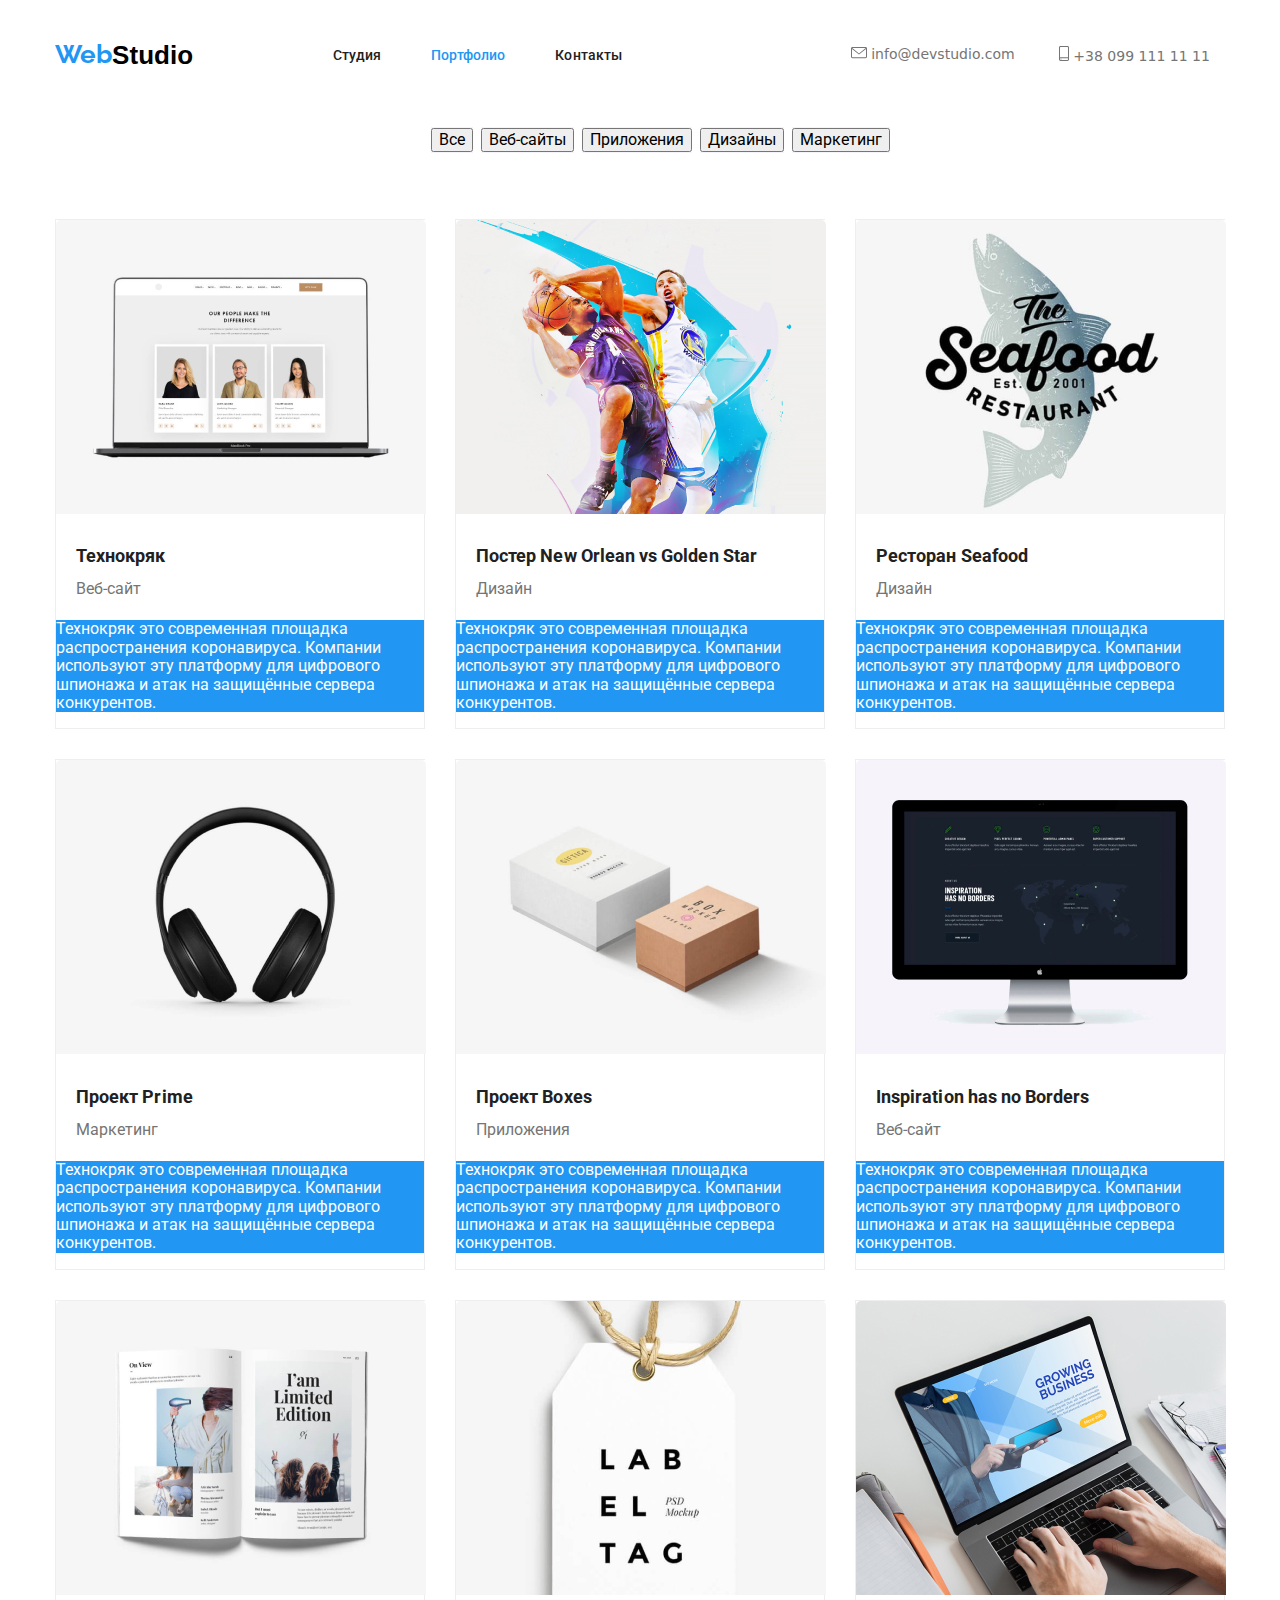
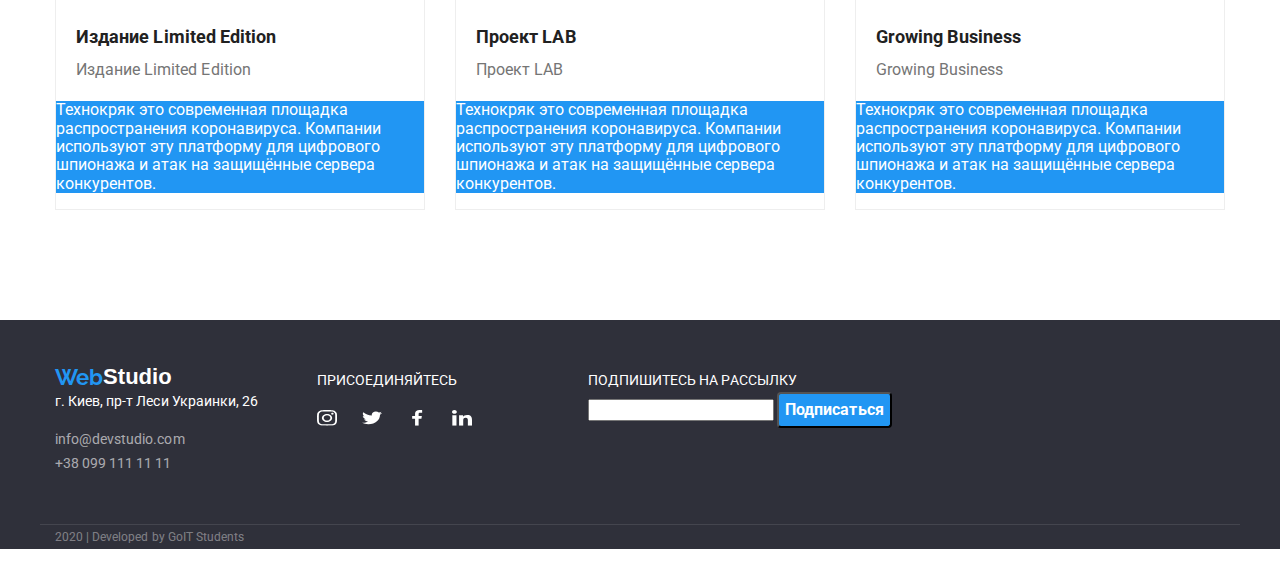
==== portfolio.html @ 11a00c1d "Копирует файлы" ====
<!DOCTYPE html>
<html lang="ru">
  <head>
    <meta charset="UTF-8" />
    <meta name="viewport" content="width=device-width, initial-scale=1.0" />
    <title>Document</title>
    <link
      href="https://fonts.googleapis.com/css2?family=Raleway&family=Roboto&display=swap"
      rel="stylesheet"
    />
    <link
      rel="stylesheet"
      href="https://cdnjs.cloudflare.com/ajax/libs/modern-normalize/0.6.0/modern-normalize.min.css"
    />
    <link rel="stylesheet" href="./css/style.css" />
  </head>

  <body class="body">
    <!--HEAD-->
    <header class="page-header">
      <div class="container main-nav">
        <a href="index.html" class="logo">
          Web
          <span class="studio"> Studio </span>
        </a>

        <!-- NAVIGATION -->
        <nav class="container">
          <ul class="site-nav list">
            <li class="site-nav item">
              <a href="index.html" class="link">Студия</a>
            </li>
            <li class="site-nav item">
              <a href="./portfolio.html" class="link current">Портфолио</a>
            </li>
            <li class="site-nav item">
              <a href="/контакты" class="link">Контакты</a>
            </li>
          </ul>
        </nav>

        <!--CONTACTS-->
        <div class="container">
          <ul class="contacts list">
            <li class="contacts item">
              <a href="malito:info@devstudio.com" class="link"
                ><img src="img/envelope.svg" alt="envelope" />
                info@devstudio.com
              </a>
            </li>
            <li class="contacts item">
              <a href="tel:+38096 111 11 11" class="link"
                ><img src="img/smartphone.svg" alt="smartphone" />
                +38 099 111 11 11</a
              >
            </li>
          </ul>
        </div>
      </div>
    </header>

    <!--PROJECTS-->

    
    <main>
     
        <section class="projects">
          <nav class="container">
            <h1 class="invisible-heading">PROJECTS</h1>
          
            <ul class="filter list">
              <li class="filter-items">
                <button type="button-secondary" class="blink">
                  Все
                </button>
              </li>
              <li class="filter-items">
                <button type="button-secondary" class="blink">
                  Веб-сайты
                </button>
              </li>
              <li class="filter-items">
                <button type="button secondary" class="blink">
                  Приложения
                </button>
              </li>
              <li class="filter-items">
                <button type="button secondary" class="blink">
                  Дизайны
                </button>
              </li>
              <li class="filter-items">
                <button type="button secondary" class="blink">
                  Маркетинг
                </button>
              </li>
            </ul>
          </div>

          <div class="flex-container">
            <ul class="projects list">
              <li class="flex-elements list">
                <a href="/"
                  ><img src="img/tekhno.jpg" alt="Технокряк">
                  <h2 class="name-project">Технокряк</h2>
                  <p class="type-project">Веб-сайт</p>
                  <p class="description">
                    Технокряк это современная площадка распространения
                    коронавируса. Компании используют эту платформу для
                    цифрового шпионажа и атак на защищённые сервера конкурентов.
                  </p>
                </a>
              </li>
              <li class="flex-elements list">
                <a href="/"
                  ><img
                    src="img/poster.jpg"
                    alt="Постер New Orlean vs Golden Star"
                  />
                  <h3 class="name-project">Постер New Orlean vs Golden Star</h3>
                  <p class="type-project">Дизайн</p>
                  <p class="description">
                    Технокряк это современная площадка распространения
                    коронавируса. Компании используют эту платформу для
                    цифрового шпионажа и атак на защищённые сервера конкурентов.
                  </p>
                </a>
              </li>
              <li class="flex-elements list">
                <a href="/"
                  ><img src="img/sres.jpg" alt="Ресторан Seafood" />
                  <h4 class="name-project">Ресторан Seafood</h4>
                  <p class="type-project">Дизайн</p>
                  <p class="description">
                    Технокряк это современная площадка распространения
                    коронавируса. Компании используют эту платформу для
                    цифрового шпионажа и атак на защищённые сервера конкурентов.
                  </p>
                </a>
              </li>
              <li class="flex-elements list">
                <a href="/"
                  ><img src="img/prime.jpg" alt="Проект Prime" />
                  <h5 class="name-project">Проект Prime</h5>
                  <p class="type-project">Маркетинг</p>
                  <p class="description">
                    Технокряк это современная площадка распространения
                    коронавируса. Компании используют эту платформу для
                    цифрового шпионажа и атак на защищённые сервера конкурентов.
                  </p>
                </a>
              </li>
              <li class="flex-elements list">
                <a href="/"
                  ><img src="img/boxes.jpg" alt="Проект Boxes" />
                  <h6 class="name-project">Проект Boxes</h6>
                  <p class="type-project">Приложения</p>
                  <p class="description">
                    Технокряк это современная площадка распространения
                    коронавируса. Компании используют эту платформу для
                    цифрового шпионажа и атак на защищённые сервера конкурентов.
                  </p>
                </a>
              </li>
              <li class="flex-elements list">
                <a href="/"
                  ><img
                    src="img/inspiration.jpg"
                    alt="Inspiration has no Borders"
                  />
                  <h6 class="name-project">Inspiration has no Borders</h6>
                  <p class="type-project">Веб-сайт</p>
                  <p class="description">
                    Технокряк это современная площадка распространения
                    коронавируса. Компании используют эту платформу для
                    цифрового шпионажа и атак на защищённые сервера конкурентов.
                  </p>
                </a>
              </li>
              <li class="flex-elements list">
                <a href="/"
                  ><img
                    src="img/limited-edition.jpg"
                    alt="Издание Limited Edition"
                  />
                  <h1 class="name-project">Издание Limited Edition</h1>
                  <p class="type-project">Издание Limited Edition</p>
                  <p class="description">
                    Технокряк это современная площадка распространения
                    коронавируса. Компании используют эту платформу для
                    цифрового шпионажа и атак на защищённые сервера конкурентов.
                  </p>
                </a>
              </li>
              <li class="flex-elements list">
                <a href="/"
                  ><img src="img/lab.jpg" alt="Проект LAB" />
                  <h2 class="name-project">Проект LAB</h2>
                  <p class="type-project">Проект LAB</p>
                  <p class="description">
                    Технокряк это современная площадка распространения
                    коронавируса. Компании используют эту платформу для
                    цифрового шпионажа и атак на защищённые сервера конкурентов.
                  </p>
                </a>
              </li>
              <li class="flex-elements list">
                <a href="/"
                  ><img
                    src=" img/growing-business.jpg"
                    alt="Growing Business"
                  />
                  <h3 class="name-project">Growing Business</h3>
                  <p class="type-project">Growing Business</p>
                  <p class="description">
                    Технокряк это современная площадка распространения
                    коронавируса. Компании используют эту платформу для
                    цифрового шпионажа и атак на защищённые сервера конкурентов.
                  </p>
                </a>
              </li>
            </ul>
          </div>
        </section>
      </nav>
    </main>
    <footer class="footer">
      <div class="footer container">
             
        <div class="contact-footer list">
          <a href="index.html" class="logo">
            Web <span class="studio"> Studio </span>
          </a>
        <address class="address-footer list">
        г. Киев, пр-т Леси Украинки, 26 
          <ul class="address-details list">
          <li class="addresses">
            <a href="malito:info@devstudio.com">info@devstudio.com </a>
          </li>
          <li class="addresses">
            <a href="tel:+380961111111"> +38 099 111 11 11</a>
          </li>
        </ul>
        </address>
        </div>
        

      <div class="info">
      <p class="join">ПРИСОЕДИНЯЙТЕСЬ</p>
      <ul class="social-links list">
        <li class="reference">
          <a href="/">
            <img src="img/instagramwhite.svg" alt="Instagram" width="20"
          /></a>
        </li>

        <li class="reference">
          <a href="/">
            <img src="img/twitterwhite.svg" alt="Twitter" width="20"
          /></a>
        </li>
        <li class="reference">
          <a href="/">
            <img src="img/facebookwhite.svg" alt="Facebook" width="20"
          /></a>
        </li>
        <li class="reference">
          <a href="/">
            <img src="img/linkedinwhite.svg" alt="Linkedin" width="20"
          /></a>
        </li>
      </ul>
      </div>

      <div class="distribution">
      <p class="subscribe">ПОДПИШИТЕСЬ НА РАССЫЛКУ</p>
      <input type="email" name="/" id="/" />
      <button type="button" class="button primary">Подписаться</button>
      </div>
  

   
  </div>
      <p class="developed container">2020 | Developed by GoIT Students</p>
  
    </footer>
      </div>
  </body>
</html>
---- css/style.css ----
:root {
  --font-family: "Roboto", sans-serif;
  --black-color: #000000;
  --very-dark-grey-color: #212121;
  --dark-grey-color: #757575;
  --blue: #2196f3;
  --white: #ffffff;
  --forbutton: #f5f4fa;
  box-sizing: border-box;
}

*::before,
*::after {
  box-sizing: inherit;
}

/*main text color
  black-color: #000000; */

/*secondary text color"
  very-dark-grey-color: #212121;
  dark-grey-color: #757575; */

/*accent color
  blue: #2196f3; */

/*other colors
color: rgb(172, 160, 160);
color: white;
color: rgba(255, 255, 255, 0.6);
background color company: rgba(47, 48, 58, 0.8); 
background color footer: #2F303A;*/

.body {
  --font-family: "Roboto", sans-serif;
  background-color: var(--white);
}

/*utilits*/
.list {
  list-style: none;
}

.container {
  width: 1200px;
  padding-left: 15px;
  padding-right: 15px;
  margin-left: auto;
  margin-right: auto;
}

/*Main nav*/
.main-nav {
  display: flex;
  align-items: center;
  padding-bottom: 0px;
  margin-bottom: 0px;
}

/*main logo*/
.logo {
  display: flex;
  font-family: "Raleway", sans-serif;
  font-weight: bold;
  letter-spacing: 0.03px;
  color: var(--blue);
  text-decoration: none;
}

.page-header .logo {
  font-size: 26px;
}

.footer .logo {
  font-size: 22px;
  padding-top: 45px;
}
.studio {
  font-family: "Ralewey", sans-serif;
  font-weight: bold;
  letter-spacing: 0.03px;
  margin-right: 85px;
}

.page-header .studio {
  font-size: 26px;
  line-height: 31px;
  color: var(--black-color);
}

.footer .studio {
  font-size: 22px;
  color: var(--white);
  text-decoration: none;
}

/*navigation */

.site-nav {
  display: flex;
  font-family: var(--font-family);
  font-size: 14px;
  font-style: normal;
  font-weight: 500;
  letter-spacing: 0.02px;
}

.site-nav .item {
  margin-right: 50px;
}

.site-nav .item:last-child {
  margin-right: 0px;
}

.site-nav .link {
  display: block;
  color: var(--very-dark-grey-color);
  padding-top: 32px;
  padding-bottom: 33px;
  text-decoration: none;
}
.site-nav .link:hover,
.site-nav .link:focus {
  color: var(--blue);
}

.site-nav .link.current {
  color: var(--blue);
}

/*contacts */
.contacts {
  display: flex;
  margin-left: auto;
  text-decoration: none;
  font-size: 14px;
  font-style: normal;
  font-weight: 500;
  letter-spacing: 0.02px;
}

.contacts .item + .item {
  margin-right: 30px;
}

.contacts .item:last-child {
  margin-right: 0px;
}

.contacts .link {
  display: block;
  padding-top: 32px;
  padding-bottom: 33px;
  margin-bottom: 0px;
  text-decoration: none;
  color: var(--dark-grey-color);
}
.contacts .link:hover,
.contacts .link:focus {
  color: var(--blue);
}

/* hero*/

.hero {
  background-color: var(--dark-grey-color);
  color: var(--white);
}
.hero .container {
  width: 696px;
  padding: 200px, 452px, 280px;
  align-items: center;
}

.hero-title {
  padding-top: 0px;
  font-family: var(--font-family);
  font-size: 44px;
  line-height: 60px;
  letter-spacing: 0.06px;

  text-align: center;
}

.hero .button.primary {
  display: inline-block;
  text-align: center;
  align-items: flex-start;
  border-radius: 4px;
  margin-bottom: 0px;
  align-items: center;
}

/*common section options*/

.section {
  font-family: var(--font-family);
  font-style: normal;
  padding-top: 94px;
  padding-bottom: 94px;
  margin: 0px;
}

.section-title {
  margin: 0px;
  padding-bottom: 50px;
  text-align: center;
  font-weight: bold;
  font-size: 36px;
  line-height: 42px;
  letter-spacing: 0.03px;
  color: var(--very-dark-grey-color);
}

.section-item {
  font-weight: bold;
  font-size: 14px;
  line-height: 16px;
  letter-spacing: 0.03px;
  color: var(--very-dark-grey-color);
}

.section-text {
  font-style: normal;
  font-weight: normal;
  font-size: 14px;
  line-height: 24px;
  letter-spacing: 0.03px;
  color: var(--dark-grey-color);
}

/*advantages options*/

.advantages {
  display: flex;
  margin-bottom: 0px;
  padding-left: 0px;
  justify-content: space-between;
  font-family: var(--font-family);
  color: var(--very-dark-grey-color);
  text-decoration: none;
  font-size: 14px;
  font-style: normal;
  font-weight: 500;
  letter-spacing: 0.02px;
}

.details {
  display: block;
  padding-right: 30px;
}

.details:last-child {
  padding-right: 0px;
}

/*company options*/

.works {
  display: flex;
  margin-left: 0px;
  padding-left: 0px;
  margin-bottom: 0px;
  justify-content: space-between;
}

.occupation {
  display: flex;
  padding-right: 30px;
}

.occupation:last-child {
  padding-right: 0px;
}

.section-item.company {
  text-align: center;
  padding-top: 0px;
  margin-top: 0;
  margin-bottom: 0px;
  padding-right: 30px;
  background-color: rgba(47, 48, 58, 0.8);
  color: var(--white);
  text-transform: uppercase;
  width: 370px;
  height: 70px;
}

.section-item.company:last-child {
  padding-right: 0px;
}

/*team section */

.ourteam {
  background-color: #f5f4fa;
}
.team {
  display: flex;
  padding-top: 0px;
  margin-top: 0px;
  margin-bottom: 0px;
  margin-left: 0px;
  padding-left: 0px;
  justify-content: space-between;
}

.members {
  display: block;
}
.name {
  text-align: center;
  margin-top: 30px;
  margin-bottom: 0px;
  font-weight: bold;
  font-size: 16px;
  line-height: 24px;
  letter-spacing: 0.03px;
}

.position {
  text-align: center;
  margin-top: 10px;
  margin-bottom: 0px;
  font-style: normal;
  font-weight: normal;
  font-size: 16px;
  line-height: 19px;
  letter-spacing: 0.03px;
  color: var(--dark-grey-color);
}

.social {
  display: flex;
  padding-left: 0px;
  margin-bottom: 24px;
  justify-content: center;
  margin-top: 16px;
}

.links {
  display: inline-block;
  padding-right: 22px;
}

.links:last-child {
  padding-right: 0px;
}

/*customers*/

.customers {
  display: flex;
  margin-top: 0px;
  margin-bottom: 0px;
  padding-left: 0px;
  justify-content: space-between;
}

.examples {
  display: block;
  padding-right: 30px;
}

.examples:last-child {
  padding-right: 0px;
}

/*portfolio */

/*filters*/

.filter {
  display: flex;
  justify-content: center;
  text-align: center;
  margin-bottom: 50px;
}

.filter-items {
  display: inline-block;
  margin-right: 8px;
  justify-content: center;
  text-align: center;
  color: var(--very-dark-grey-color);
  background-color: var(--forbutton);
  font-weight: 500;
  font-size: 16px;
  line-height: 26px;
  text-align: center;
  letter-spacing: 0.03px;
}

.projects .button-secondary {
  margin: 0;
  padding: 6px 22px;
  letter-spacing: 0.03em;
  line-height: 1.62;
  box-shadow: 0px 2px 2px rgba(0, 0, 0, 0.12);
  text-shadow: 0px 4px 4px rgba(0, 0, 0, 0.25);
  border-radius: 4px;
  border: 0;
}

.filter-items:last-child {
  margin-right: 0px;
}

/*projects*/

.invisible-heading {
  display: none;
}
.flex-container {
  display: flex;
  padding-bottom: 0px;
  margin-bottom: 94px;
  margin-left: 0px;
}

.projects {
  display: flex;
  align-items: center;
  padding-left: 0px;
  flex-wrap: wrap;
  text-decoration: none;
  font-family: var(--font-family);
  font-style: normal;
}

.flex-elements {
  display: block;
  width: 370px;
  margin-right: 30px;
  margin-bottom: 30px;
  border: 1px solid #eeeeee;
}

.flex-elements:last-child {
  padding-right: 0px;
}

.flex-elements:nth-last-child(-n + 3) {
  margin-bottom: 0px;
}

.flex-elements:nth-child(3n) {
  margin-right: 0;
}

a {
  text-decoration: none;
}

.name-project {
  margin-top: 20px;
  margin-left: 20px;
  margin-bottom: 0px;
  font-size: 18px;
  line-height: 36px;
  letter-spacing: 0.06px;
  color: var(--very-dark-grey-color);
}

.type-project {
  margin-left: 20px;
  margin-top: 0px;
  padding-bottom: 0px;
  font-weight: normal;
  font-size: 16px;
  line-height: 30px;
  letter-spacing: 0.03px;
  color: var(--dark-grey-color);
  text-decoration: none;
}

.projects .description {
  color: var(--white);
  background-color: var(--blue);
  text-decoration: none;
}

/*footer */

.footer {
  font-family: var(--font-family);
  font-style: normal;
  font-weight: normal;
  font-size: 14px;
  line-height: 24px;
  letter-spacing: 0.03px;
  color: var(--white);
  background-color: #2f303a;
}

.footer .container {
  display: flex;
  justify-content: stretch;
  align-items: baseline;
}

.contact-footer {
  display: block;
  margin-left: 0px;
  padding-bottom: 28px;
  font-style: normal;
}

.address-footer {
  display: block;
  margin-top: 0px;
  font-style: normal;
  line-height: 24px;
}

.address-details {
  color: rgba(255, 255, 255, 0.6);
  text-decoration: none;
  padding: 0px;
  margin-bottom: 9px;
}

.addresses a {
  display: block;
  font-style: normal;
  color: rgba(255, 255, 255, 0.6);
  text-decoration: none;
  line-height: 24px;
}

/*join us*/

.info {
  display: block;
  padding-left: 59px;
}

.join {
  display: block;
  padding-top: 45px;
  margin: 0px;
}
.social-links {
  display: block;
  padding-left: 0px;
}

.reference {
  display: inline-block;
  padding-top: 3px;
  padding-right: 22px;
}

/*subscribe */

.distribution {
  display: block;
  padding-left: 94px;
  padding-top: 45px;
  margin: 0px;
}

.subscribe {
  margin: 0px;
}

.email {
  padding-right: 12px;
}

/*copirate*/
.developed {
  border-top: 1px solid rgba(255, 255, 255, 0.1);
  font-style: normal;
  font-weight: normal;

  font-size: 12px;
  line-height: 24px;
  color: rgba(255, 255, 255, 0.4);
}

/* button options */

.button {
  display: inline-block;
  text-align: center;
  align-items: flex-start;
  font-family: var(--font-family);
  font-style: normal;
  font-size: 16px;
}

.button.primary {
  font-weight: bold;
  line-height: 30px;
  letter-spacing: 0.06px;
  background-color: var(--blue);
  color: var(--white);
  border-radius: 4px;
}

.button.secondary {
  border-radius: 4px;
  border-color: var(--forbutton);
  color: var(--very-dark-grey-color);
  background-color: var(--forbutton);
  font-weight: 500;
  font-size: 16px;
  line-height: 26px;
  text-align: center;
  letter-spacing: 0.03px;
}

.blink:hover,
.blink:focus {
  background-color: var(--blue);
  color: var(--white);
}
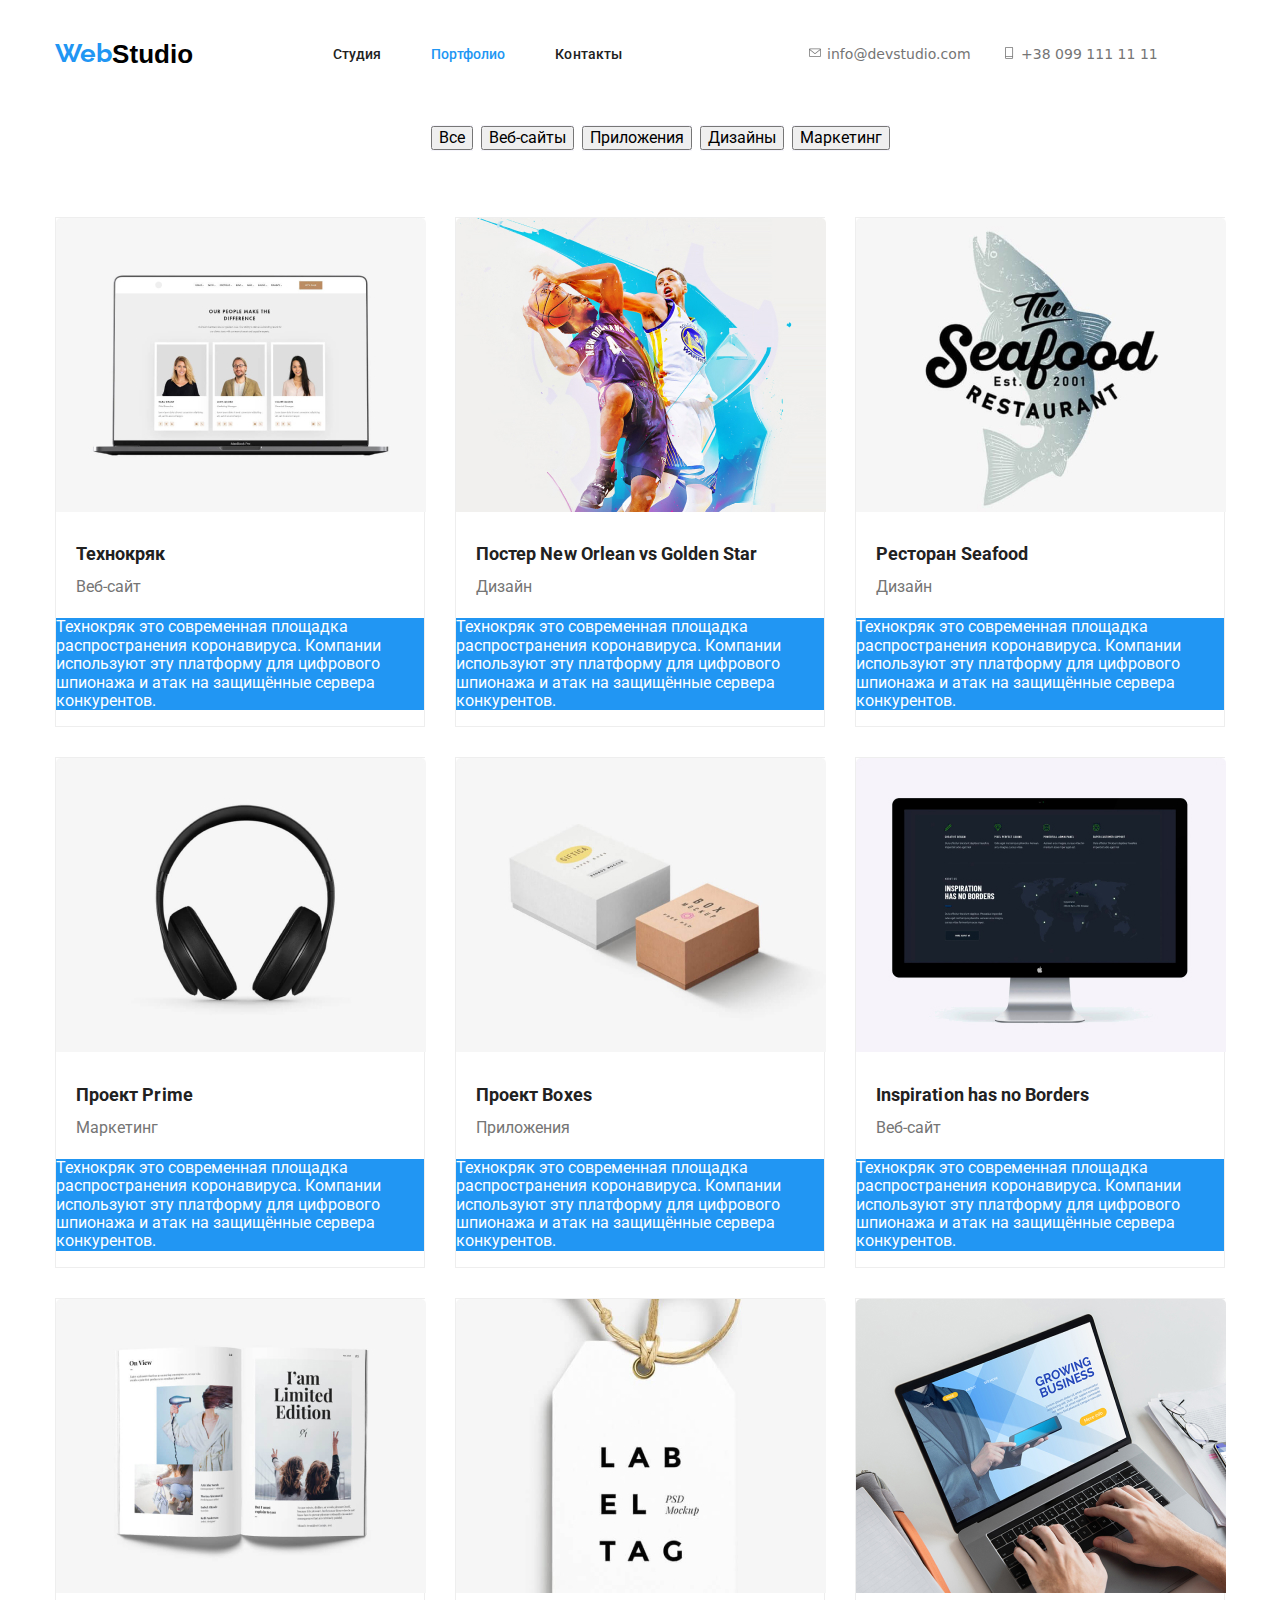
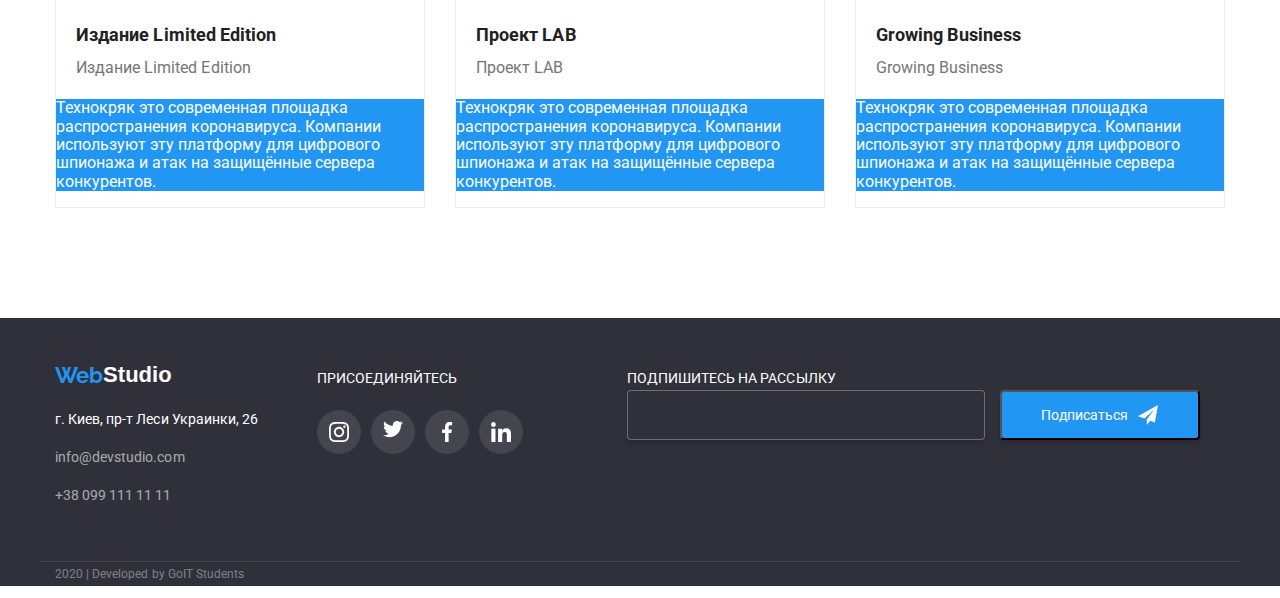
==== commit 69819630: "Добавляет иконки в портфолио и html" ====
--- a/portfolio.html
+++ b/portfolio.html
@@ -42,17 +42,22 @@
         <!--CONTACTS-->
         <div class="container">
           <ul class="contacts list">
-            <li class="contacts item">
-              <a href="malito:info@devstudio.com" class="link"
-                ><img src="img/envelope.svg" alt="envelope" />
+            <li class="items">
+              <a href="malito:info@devstudio.com" class="link">
+                <svg class="contacts-icon">
+                  <use href="../img/symbol-defs-non.svg#icon-envelope"></use>
+                </svg>
                 info@devstudio.com
               </a>
             </li>
-            <li class="contacts item">
-              <a href="tel:+38096 111 11 11" class="link"
-                ><img src="img/smartphone.svg" alt="smartphone" />
-                +38 099 111 11 11</a
-              >
+            <li class="items">
+              <a href="tel:+38096 111 11 11" class="link">
+                <svg class="contacts-icon">
+                  <use href="../img/symbol-defs-non.svg#icon-phone"></use>
+        
+                </svg>
+                +38 099 111 11 11 </a>
+        
             </li>
           </ul>
         </div>
@@ -226,63 +231,66 @@
     </main>
     <footer class="footer">
       <div class="footer container">
-             
+    
         <div class="contact-footer list">
           <a href="index.html" class="logo">
             Web <span class="studio"> Studio </span>
           </a>
-        <address class="address-footer list">
-        г. Киев, пр-т Леси Украинки, 26 
-          <ul class="address-details list">
-          <li class="addresses">
-            <a href="malito:info@devstudio.com">info@devstudio.com </a>
-          </li>
-          <li class="addresses">
-            <a href="tel:+380961111111"> +38 099 111 11 11</a>
-          </li>
-        </ul>
-        </address>
-        </div>
-        
-
-      <div class="info">
-      <p class="join">ПРИСОЕДИНЯЙТЕСЬ</p>
-      <ul class="social-links list">
-        <li class="reference">
-          <a href="/">
-            <img src="img/instagramwhite.svg" alt="Instagram" width="20"
-          /></a>
-        </li>
-
-        <li class="reference">
-          <a href="/">
-            <img src="img/twitterwhite.svg" alt="Twitter" width="20"
-          /></a>
-        </li>
-        <li class="reference">
-          <a href="/">
-            <img src="img/facebookwhite.svg" alt="Facebook" width="20"
-          /></a>
-        </li>
-        <li class="reference">
-          <a href="/">
-            <img src="img/linkedinwhite.svg" alt="Linkedin" width="20"
-          /></a>
-        </li>
-      </ul>
+          <address class="address-footer list">
+            <p class="addresses-details">г. Киев, пр-т Леси Украинки, 26 </p>
+            <p class="addresses"><a href="malito:info@devstudio.com">info@devstudio.com </a></p>
+            <p class="addresses"><a href="tel:+380961111111"> +38 099 111 11 11</a></p>
+    
+    
+            </ul>
+          </address>
+        </div>
+    
+    
+        <div class="info">
+          <p class="join">ПРИСОЕДИНЯЙТЕСЬ</p>
+          <ul class="social-links list">
+            <li class="reference">
+              <svg class="reference-icon">
+                <use href="../img/symbol-defs-non.svg#icon-instagramwhite"></use>
+              </svg></a>
+            </li>
+    
+            <li class="reference">
+              <a href="/">
+                <svg class="reference-icon" width="20px">
+                  <use href="../img/symbol-defs-non.svg#icon-twitterwhite"></use>
+                </svg></a>
+            </li>
+            <li class="reference">
+              <svg class="reference-icon">
+                <use href="../img/symbol-defs-non.svg#icon-facebookwhite"></use>
+              </svg></a>
+            </li>
+            <li class="reference">
+              <svg class="reference-icon">
+                <use href="../img/symbol-defs-non.svg#icon-linkedinwhite"></use>
+              </svg></a>
+            </li>
+          </ul>
+        </div>
+    
+        <div class="distribution">
+          <p class="subscribe">ПОДПИШИТЕСЬ НА РАССЫЛКУ</p>
+          <input class="email" name="/" id="/" />
+          <button class="button-footer">
+            Подписаться
+            <svg class="button-icon">
+              <use href="../img/symbol-defs-non.svg#icon-iconsend"></use>
+            </svg> </button>
+        </div>
+    
+    
+    
       </div>
-
-      <div class="distribution">
-      <p class="subscribe">ПОДПИШИТЕСЬ НА РАССЫЛКУ</p>
-      <input type="email" name="/" id="/" />
-      <button type="button" class="button primary">Подписаться</button>
-      </div>
-  
-
-   
-  </div>
+    
       <p class="developed container">2020 | Developed by GoIT Students</p>
-  
+    
     </footer>
       </div>
   </body>
--- a/css/style.css
+++ b/css/style.css
@@ -6,6 +6,7 @@
   --blue: #2196f3;
   --white: #ffffff;
   --forbutton: #f5f4fa;
+  --foricon: #afb1b8;
   box-sizing: border-box;
 }
 
@@ -131,7 +132,8 @@
 
 /*contacts */
 .contacts {
-  display: flex;
+  display: inline-flex;
+  justify-items: center;
   margin-left: auto;
   text-decoration: none;
   font-size: 14px;
@@ -140,18 +142,16 @@
   letter-spacing: 0.02px;
 }
 
-.contacts .item + .item {
-  margin-right: 30px;
-}
-
 .contacts .item:last-child {
   margin-right: 0px;
 }
 
-.contacts .link {
-  display: block;
+.items .link {
+  display: block;
+  justify-content: center;
   padding-top: 32px;
   padding-bottom: 33px;
+  margin-right: 30px;
   margin-bottom: 0px;
   text-decoration: none;
   color: var(--dark-grey-color);
@@ -160,46 +160,84 @@
 .contacts .link:focus {
   color: var(--blue);
 }
+.contacts-icon:hover {
+  color: var(--blue);
+}
+
+.blink:hover,
+.blink:focus {
+  background-color: var(--blue);
+  color: var(--white);
+}
+
+.contacts-icon {
+  display: inline-flex;
+  justify-content: center;
+  align-items: center;
+  border: 0px;
+  width: 16px;
+  height: 12px;
+  padding: 0px;
+  fill: currentColor;
+}
 
 /* hero*/
 
 .hero {
-  background-color: var(--dark-grey-color);
+  display: block;
+  flex-direction: column;
+  align-items: center;
+  text-align: center;
+  background-image: linear-gradient(
+      rgba(47, 48, 58, 0.8),
+      rgba(47, 48, 58, 0.8)
+    ),
+    url(../img/header_img_sq.jpg);
+  background-repeat: no-repeat;
+  background-size: cover;
+  min-width: 1600px;
+  min-height: 600px;
+  margin-left: auto;
+  margin-right: auto;
+  padding: 0px;
+}
+.hero-title {
+  display: block;
+  margin: 0px;
+  padding-top: 200px;
+  padding-right: 272px;
+  padding-left: 272px;
+  padding-bottom: 30px;
   color: var(--white);
-}
-.hero .container {
-  width: 696px;
-  padding: 200px, 452px, 280px;
-  align-items: center;
-}
-
-.hero-title {
-  padding-top: 0px;
   font-family: var(--font-family);
   font-size: 44px;
   line-height: 60px;
   letter-spacing: 0.06px;
-
-  text-align: center;
-}
-
-.hero .button.primary {
-  display: inline-block;
-  text-align: center;
-  align-items: flex-start;
+  text-align: center;
+}
+
+.hero-button {
+  display: inline-flex;
+  padding: 10px 32px;
+  color: var(--white);
+  font-size: 16px;
+  line-height: 30px;
+  letter-spacing: 0.06px;
+  background-color: var(--blue);
+  box-shadow: 0px 4px 4px rgba(0, 0, 0, 0.15);
   border-radius: 4px;
-  margin-bottom: 0px;
-  align-items: center;
 }
 
 /*common section options*/
 
 .section {
+  display: block;
   font-family: var(--font-family);
   font-style: normal;
   padding-top: 94px;
   padding-bottom: 94px;
   margin: 0px;
+  align-items: center;
 }
 
 .section-title {
@@ -214,6 +252,8 @@
 }
 
 .section-item {
+  margin-top: 30px;
+  margin-bottom: 10px;
   font-weight: bold;
   font-size: 14px;
   line-height: 16px;
@@ -222,6 +262,7 @@
 }
 
 .section-text {
+  margin: 0px;
   font-style: normal;
   font-weight: normal;
   font-size: 14px;
@@ -231,7 +272,9 @@
 }
 
 /*advantages options*/
-
+.features {
+  padding-bottom: 0px;
+}
 .advantages {
   display: flex;
   margin-bottom: 0px;
@@ -247,6 +290,7 @@
 }
 
 .details {
+  width: 270px;
   display: block;
   padding-right: 30px;
 }
@@ -255,7 +299,71 @@
   padding-right: 0px;
 }
 
+.advantages-image {
+  display: flex;
+  justify-content: center;
+  align-items: center;
+  height: 120px;
+  background-color: #f5f4fa;
+  border-radius: 4px;
+}
+
+.icon {
+  width: 70px;
+  height: 70px;
+}
+.
+/* background-icon*/
+/*
+.antena::before {
+  content: "";
+  display: block;
+  background-repeat: no-repeat;
+  background-size: contain;
+  background-position: center;
+}
+
+
+.astronaut::before {
+  content: "";
+  height: 120px;
+  display: block;
+  background-color: #f5f4fa;
+  background-image: url(/img/astronaut.svg);
+  background-repeat: no-repeat;
+  background-size: contain;
+  background-position: center;
+}
+.clock::before {
+  content: "";
+  height: 120px;
+  display: block;
+  background-color: #f5f4fa;
+  background-image: url(/img/clock.svg);
+  background-repeat: no-repeat;
+  background-size: contain;
+  background-position: center;
+}
+.vector::before {
+  content: "";
+  height: 120px;
+  display: block;
+  background-color: #f5f4fa;
+  background-image: url(/img/diagram.svg);
+  background-repeat: no-repeat;
+  background-size: contain;
+  background-position: center;
+}
+*/
+
+
+
 /*company options*/
+/*section*/
+
+.aboutcompany {
+  padding-top: 0px;
+}
 
 .works {
   display: flex;
@@ -304,10 +412,20 @@
   margin-left: 0px;
   padding-left: 0px;
   justify-content: space-between;
+  padding-right: 30px;
 }
 
 .members {
   display: block;
+  align-items: center;
+  background-color: var(--white);
+  border-radius: 4px;
+  box-shadow: 0px 2px 1px rgba(0, 0, 0, 0.2), 0px 1px 1px rgba(0, 0, 0, 0.14),
+    0px 1px 3px rgba(0, 0, 0, 0.12);
+}
+
+.members:not(:last-child) {
+  margin-right: 30px;
 }
 .name {
   text-align: center;
@@ -339,9 +457,30 @@
   margin-top: 16px;
 }
 
+.social-icon {
+  width: 20px;
+  height: 20px;
+  fill: #afb1b8;
+}
+.social-icon:hover {
+  background-color: var(--blue);
+  fill: var(--white);
+}
+
+.links:hover {
+  border-radius: 50%;
+  background-color: var(--blue);
+  fill: var(--white);
+}
+
 .links {
-  display: inline-block;
-  padding-right: 22px;
+  display: flex;
+  justify-content: center;
+  align-items: center;
+  border-radius: 50%;
+  width: 44px;
+  height: 44px;
+  cursor: pointer;
 }
 
 .links:last-child {
@@ -350,6 +489,11 @@
 
 /*customers*/
 
+/*section*/
+.partners {
+  padding-top: 0px;
+}
+
 .customers {
   display: flex;
   margin-top: 0px;
@@ -358,13 +502,32 @@
   justify-content: space-between;
 }
 
+.customers-icon {
+  fill: var(--foricon);
+}
+
+.customers-icon:hover {
+  fill: var(--blue);
+}
+
 .examples {
-  display: block;
-  padding-right: 30px;
+  display: flex;
+  align-items: center;
+  justify-content: center;
+  width: 170px;
+  height: 90px;
+  margin-right: 30px;
+  border: 1px solid #afb1b8;
+  border-radius: 4px;
+}
+
+.examples:hover {
+  border: 1px solid var(--blue);
+  fill: var(--blue);
 }
 
 .examples:last-child {
-  padding-right: 0px;
+  margin-right: 0px;
 }
 
 /*portfolio */
@@ -509,20 +672,22 @@
 
 .address-footer {
   display: block;
+  margin-top: 20px;
+  font-style: normal;
+  line-height: 24px;
+}
+
+.addresses-details {
+  padding-bottom: 0px;
   margin-top: 0px;
-  font-style: normal;
-  line-height: 24px;
-}
-
-.address-details {
-  color: rgba(255, 255, 255, 0.6);
-  text-decoration: none;
-  padding: 0px;
-  margin-bottom: 9px;
-}
-
+}
+
+.addresses {
+  display: block;
+  padding-bottom: 0px;
+  margin-top: 0px;
+}
 .addresses a {
-  display: block;
   font-style: normal;
   color: rgba(255, 255, 255, 0.6);
   text-decoration: none;
@@ -542,78 +707,91 @@
   margin: 0px;
 }
 .social-links {
-  display: block;
+  display: flex;
+  justify-content: space-between;
+  align-items: center;
   padding-left: 0px;
+  padding-top: 20px;
+  margin-bottom: 0px;
+  margin-top: 0px;
 }
 
 .reference {
+  display: inline-flex;
+  justify-content: center;
+  align-items: center;
+  border-radius: 50%;
+  width: 44px;
+  height: 44px;
+  background: rgba(255, 255, 255, 0.1);
+  margin-right: 10px;
+  cursor: pointer;
+}
+
+.reference-icon {
+  width: 20px;
+  height: 20px;
+  fill: var(--white);
+}
+
+.reference:hover {
+  background-color: var(--blue);
+}
+
+/*subscribe */
+
+.distribution {
   display: inline-block;
-  padding-top: 3px;
-  padding-right: 22px;
-}
-
-/*subscribe */
-
-.distribution {
-  display: block;
   padding-left: 94px;
   padding-top: 45px;
   margin: 0px;
 }
 
 .subscribe {
+  display: block;
   margin: 0px;
 }
 
 .email {
-  padding-right: 12px;
+  display: inline-block;
+  width: 358px;
+  height: 50px;
+  margin-right: 12px;
+  border: 1px solid rgba(255, 255, 255, 0.3);
+  box-sizing: border-box;
+  box-shadow: 0px 4px 4px rgba(0, 0, 0, 0.15);
+  border-radius: 4px;
+  background-color: #2f303a;
+}
+
+.button-footer {
+  display: inline-flex;
+  width: 200px;
+  height: 50px;
+  background: var(--blue);
+  color: var(--white);
+  box-shadow: 0px 4px 4px rgba(0, 0, 0, 0.15);
+  border-radius: 4px;
+  justify-content: center;
+  align-items: center;
+  text-align: center;
+}
+
+.button-icon {
+  width: 20px;
+  height: 20px;
+  margin-left: 10px;
 }
 
 /*copirate*/
 .developed {
+  display: flex;
+  justify-self: center;
+  align-content: center;
   border-top: 1px solid rgba(255, 255, 255, 0.1);
   font-style: normal;
   font-weight: normal;
-
   font-size: 12px;
   line-height: 24px;
   color: rgba(255, 255, 255, 0.4);
 }
-
-/* button options */
-
-.button {
-  display: inline-block;
-  text-align: center;
-  align-items: flex-start;
-  font-family: var(--font-family);
-  font-style: normal;
-  font-size: 16px;
-}
-
-.button.primary {
-  font-weight: bold;
-  line-height: 30px;
-  letter-spacing: 0.06px;
-  background-color: var(--blue);
-  color: var(--white);
-  border-radius: 4px;
-}
-
-.button.secondary {
-  border-radius: 4px;
-  border-color: var(--forbutton);
-  color: var(--very-dark-grey-color);
-  background-color: var(--forbutton);
-  font-weight: 500;
-  font-size: 16px;
-  line-height: 26px;
-  text-align: center;
-  letter-spacing: 0.03px;
-}
-
-.blink:hover,
-.blink:focus {
-  background-color: var(--blue);
-  color: var(--white);
-}
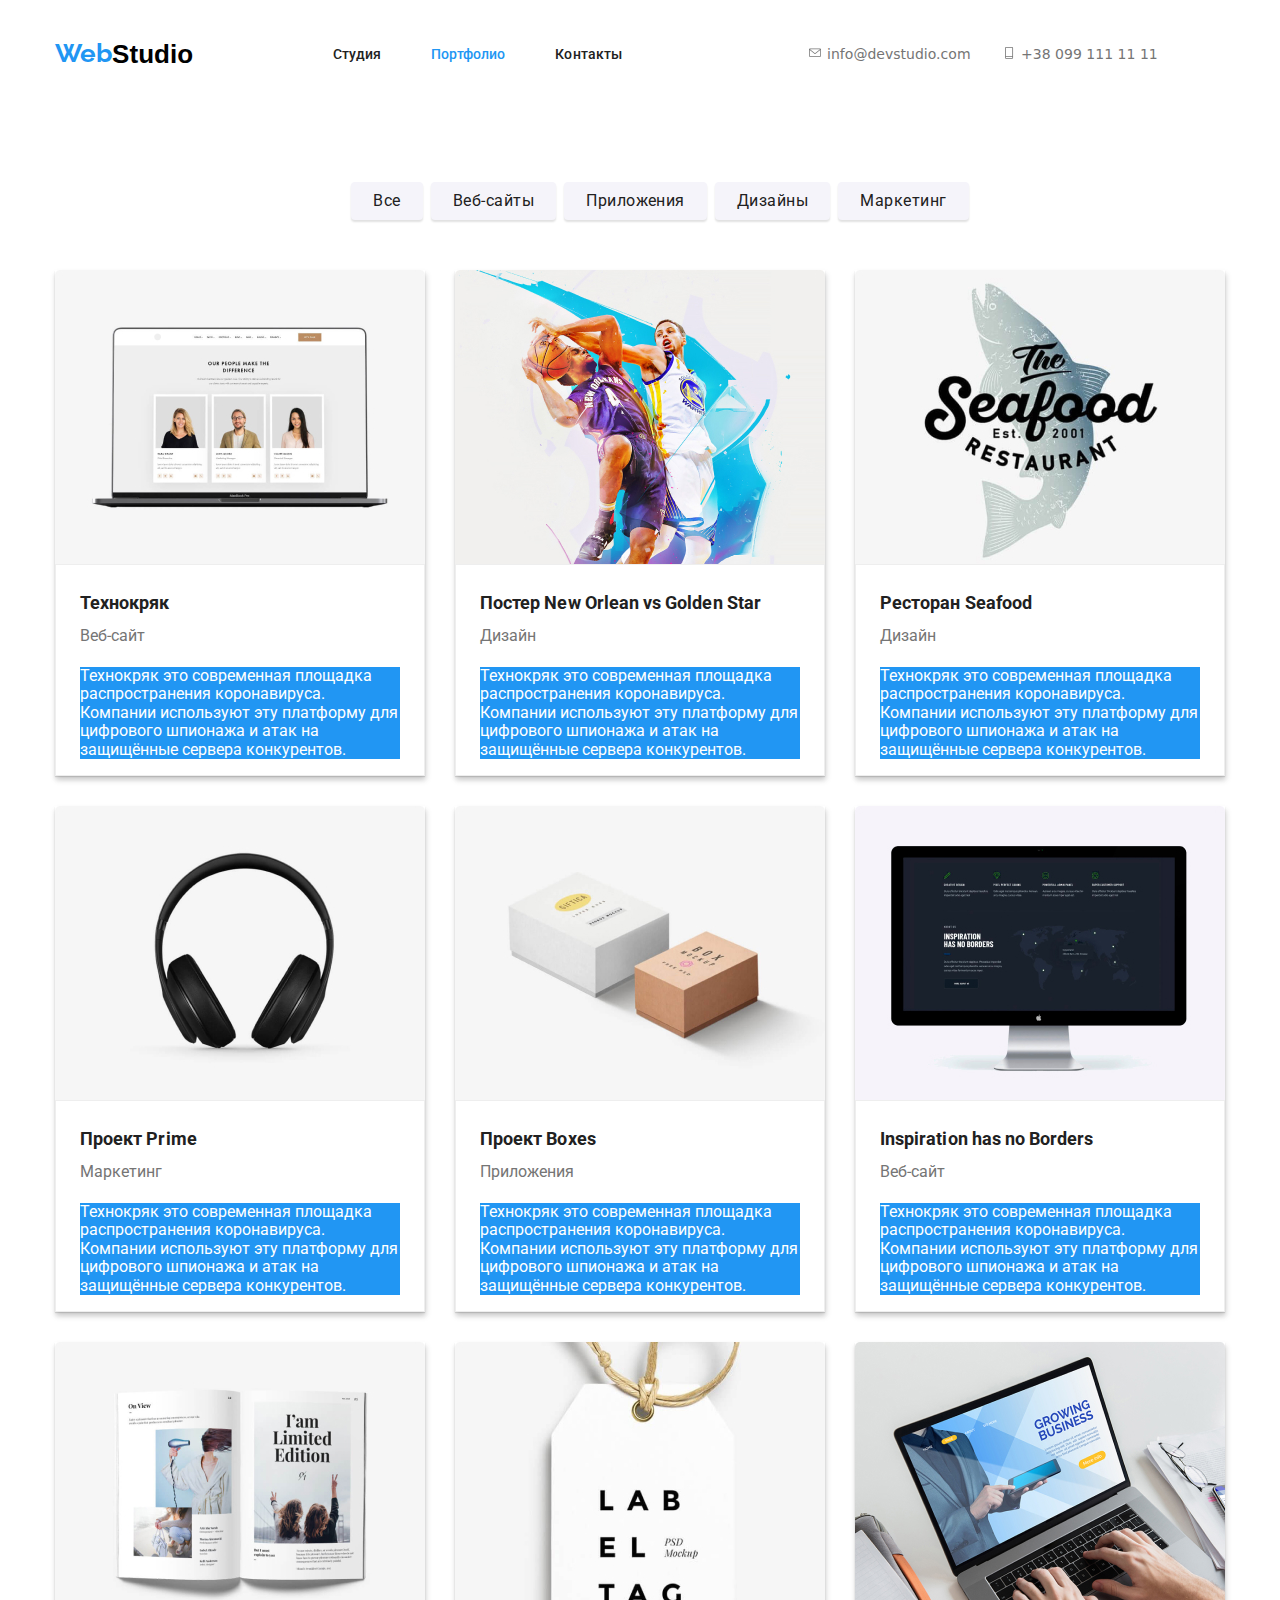
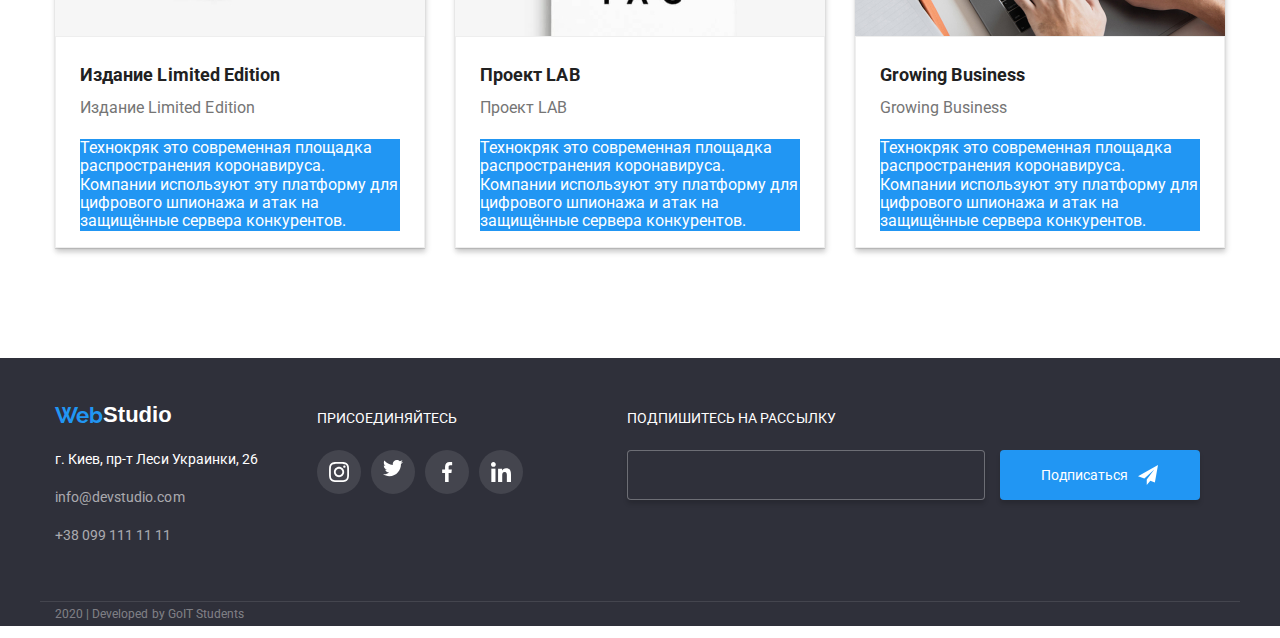
==== commit 1ba803cd: "Корректив в portfolio" ====
--- a/portfolio.html
+++ b/portfolio.html
@@ -45,7 +45,7 @@
             <li class="items">
               <a href="malito:info@devstudio.com" class="link">
                 <svg class="contacts-icon">
-                  <use href="../img/symbol-defs-non.svg#icon-envelope"></use>
+                  <use href="./img/symbol-defs-non.svg#icon-envelope"></use>
                 </svg>
                 info@devstudio.com
               </a>
@@ -53,7 +53,7 @@
             <li class="items">
               <a href="tel:+38096 111 11 11" class="link">
                 <svg class="contacts-icon">
-                  <use href="../img/symbol-defs-non.svg#icon-phone"></use>
+                  <use href="./img/symbol-defs-non.svg#icon-phone"></use>
         
                 </svg>
                 +38 099 111 11 11 </a>
@@ -75,27 +75,27 @@
           
             <ul class="filter list">
               <li class="filter-items">
-                <button type="button-secondary" class="blink">
+                <button class="button-secondary" >
                   Все
                 </button>
               </li>
               <li class="filter-items">
-                <button type="button-secondary" class="blink">
+                <button class="button-secondary" >
                   Веб-сайты
                 </button>
               </li>
               <li class="filter-items">
-                <button type="button secondary" class="blink">
+                <button class="button-secondary" >
                   Приложения
                 </button>
               </li>
               <li class="filter-items">
-                <button type="button secondary" class="blink">
+                <button class="button-secondary" >
                   Дизайны
                 </button>
               </li>
               <li class="filter-items">
-                <button type="button secondary" class="blink">
+                <button class="button-secondary" >
                   Маркетинг
                 </button>
               </li>
@@ -106,7 +106,8 @@
             <ul class="projects list">
               <li class="flex-elements list">
                 <a href="/"
-                  ><img src="img/tekhno.jpg" alt="Технокряк">
+                  ><img class="projects-image" src="img/tekhno.jpg" alt="Технокряк">
+                  <div class="projects-elements">
                   <h2 class="name-project">Технокряк</h2>
                   <p class="type-project">Веб-сайт</p>
                   <p class="description">
@@ -114,14 +115,16 @@
                     коронавируса. Компании используют эту платформу для
                     цифрового шпионажа и атак на защищённые сервера конкурентов.
                   </p>
-                </a>
-              </li>
-              <li class="flex-elements list">
-                <a href="/"
-                  ><img
+                  </div>
+                </a>
+              </li>
+              <li class="flex-elements list">
+                <a href="/"
+                  ><img class="projects-image"
                     src="img/poster.jpg"
                     alt="Постер New Orlean vs Golden Star"
-                  />
+                  >
+                  <div class="projects-elements">
                   <h3 class="name-project">Постер New Orlean vs Golden Star</h3>
                   <p class="type-project">Дизайн</p>
                   <p class="description">
@@ -129,11 +132,13 @@
                     коронавируса. Компании используют эту платформу для
                     цифрового шпионажа и атак на защищённые сервера конкурентов.
                   </p>
-                </a>
-              </li>
-              <li class="flex-elements list">
-                <a href="/"
-                  ><img src="img/sres.jpg" alt="Ресторан Seafood" />
+                  </div>
+                </a>
+              </li>
+              <li class="flex-elements list">
+                <a href="/">
+                  <img class="projects-image" src="img/sres.jpg" alt="Ресторан Seafood">
+                  <div class="projects-elements">
                   <h4 class="name-project">Ресторан Seafood</h4>
                   <p class="type-project">Дизайн</p>
                   <p class="description">
@@ -141,11 +146,13 @@
                     коронавируса. Компании используют эту платформу для
                     цифрового шпионажа и атак на защищённые сервера конкурентов.
                   </p>
-                </a>
-              </li>
-              <li class="flex-elements list">
-                <a href="/"
-                  ><img src="img/prime.jpg" alt="Проект Prime" />
+                </div>
+                </a>
+              </li>
+              <li class="flex-elements list">
+                <a href="/"
+                  ><img class="projects-image" src="img/prime.jpg" alt="Проект Prime">
+                  <div class="projects-elements">
                   <h5 class="name-project">Проект Prime</h5>
                   <p class="type-project">Маркетинг</p>
                   <p class="description">
@@ -153,11 +160,13 @@
                     коронавируса. Компании используют эту платформу для
                     цифрового шпионажа и атак на защищённые сервера конкурентов.
                   </p>
-                </a>
-              </li>
-              <li class="flex-elements list">
-                <a href="/"
-                  ><img src="img/boxes.jpg" alt="Проект Boxes" />
+                  </div>
+                </a>
+              </li>
+              <li class="flex-elements list">
+                <a href="/"
+                  ><img class="projects-image" src="img/boxes.jpg" alt="Проект Boxes">
+                  <div class="projects-elements">
                   <h6 class="name-project">Проект Boxes</h6>
                   <p class="type-project">Приложения</p>
                   <p class="description">
@@ -165,14 +174,16 @@
                     коронавируса. Компании используют эту платформу для
                     цифрового шпионажа и атак на защищённые сервера конкурентов.
                   </p>
-                </a>
-              </li>
-              <li class="flex-elements list">
-                <a href="/"
-                  ><img
+                  </div>
+                </a>
+              </li>
+              <li class="flex-elements list">
+                <a href="/"
+                  ><img class="projects-image"
                     src="img/inspiration.jpg"
                     alt="Inspiration has no Borders"
-                  />
+                  >
+                  <div class="projects-elements">
                   <h6 class="name-project">Inspiration has no Borders</h6>
                   <p class="type-project">Веб-сайт</p>
                   <p class="description">
@@ -180,14 +191,16 @@
                     коронавируса. Компании используют эту платформу для
                     цифрового шпионажа и атак на защищённые сервера конкурентов.
                   </p>
-                </a>
-              </li>
-              <li class="flex-elements list">
-                <a href="/"
-                  ><img
-                    src="img/limited-edition.jpg"
+                  </div>
+                </a>
+              </li>
+              <li class="flex-elements list">
+                <a href="/"
+                  ><img  class="projects-image" 
+                                      src="img/limited-edition.jpg"
                     alt="Издание Limited Edition"
-                  />
+                  >
+                  <div class="projects-elements">
                   <h1 class="name-project">Издание Limited Edition</h1>
                   <p class="type-project">Издание Limited Edition</p>
                   <p class="description">
@@ -195,11 +208,13 @@
                     коронавируса. Компании используют эту платформу для
                     цифрового шпионажа и атак на защищённые сервера конкурентов.
                   </p>
-                </a>
-              </li>
-              <li class="flex-elements list">
-                <a href="/"
-                  ><img src="img/lab.jpg" alt="Проект LAB" />
+                  </div>
+                </a>
+              </li>
+              <li class="flex-elements list">
+                <a href="/"
+                  ><img class="projects-image" src="img/lab.jpg" alt="Проект LAB">
+                  <div class="projects-elements">
                   <h2 class="name-project">Проект LAB</h2>
                   <p class="type-project">Проект LAB</p>
                   <p class="description">
@@ -207,14 +222,15 @@
                     коронавируса. Компании используют эту платформу для
                     цифрового шпионажа и атак на защищённые сервера конкурентов.
                   </p>
-                </a>
-              </li>
-              <li class="flex-elements list">
-                <a href="/"
-                  ><img
+                </div>
+                </a>
+              </li>
+              <li class="flex-elements list">
+                <a href="/"
+                  ><img  class="projects-image" class="projects-image"
                     src=" img/growing-business.jpg"
-                    alt="Growing Business"
-                  />
+                    alt="Growing Business">
+                  <div class="projects-elements">
                   <h3 class="name-project">Growing Business</h3>
                   <p class="type-project">Growing Business</p>
                   <p class="description">
@@ -222,6 +238,7 @@
                     коронавируса. Компании используют эту платформу для
                     цифрового шпионажа и атак на защищённые сервера конкурентов.
                   </p>
+                </div>
                 </a>
               </li>
             </ul>
@@ -252,24 +269,24 @@
           <ul class="social-links list">
             <li class="reference">
               <svg class="reference-icon">
-                <use href="../img/symbol-defs-non.svg#icon-instagramwhite"></use>
+                <use href="./img/symbol-defs-non.svg#icon-instagramwhite"></use>
               </svg></a>
             </li>
     
             <li class="reference">
               <a href="/">
                 <svg class="reference-icon" width="20px">
-                  <use href="../img/symbol-defs-non.svg#icon-twitterwhite"></use>
+                  <use href="./img/symbol-defs-non.svg#icon-twitterwhite"></use>
                 </svg></a>
             </li>
             <li class="reference">
               <svg class="reference-icon">
-                <use href="../img/symbol-defs-non.svg#icon-facebookwhite"></use>
+                <use href="./img/symbol-defs-non.svg#icon-facebookwhite"></use>
               </svg></a>
             </li>
             <li class="reference">
               <svg class="reference-icon">
-                <use href="../img/symbol-defs-non.svg#icon-linkedinwhite"></use>
+                <use href="./img/symbol-defs-non.svg#icon-linkedinwhite"></use>
               </svg></a>
             </li>
           </ul>
@@ -281,7 +298,7 @@
           <button class="button-footer">
             Подписаться
             <svg class="button-icon">
-              <use href="../img/symbol-defs-non.svg#icon-iconsend"></use>
+              <use href="./img/symbol-defs-non.svg#icon-iconsend"></use>
             </svg> </button>
         </div>
     
--- a/css/style.css
+++ b/css/style.css
@@ -51,6 +51,7 @@
 }
 
 /*Main nav*/
+
 .main-nav {
   display: flex;
   align-items: center;
@@ -162,12 +163,6 @@
 }
 .contacts-icon:hover {
   color: var(--blue);
-}
-
-.blink:hover,
-.blink:focus {
-  background-color: var(--blue);
-  color: var(--white);
 }
 
 .contacts-icon {
@@ -225,6 +220,7 @@
   letter-spacing: 0.06px;
   background-color: var(--blue);
   box-shadow: 0px 4px 4px rgba(0, 0, 0, 0.15);
+  border: 0px;
   border-radius: 4px;
 }
 
@@ -375,24 +371,47 @@
 
 .occupation {
   display: flex;
+  align-items: flex-end;
   padding-right: 30px;
+}
+
+.box1 {
+  background-image: url(/img/box1.jpg);
+  width: 370px;
+  height: 294px;
+}
+
+.box2 {
+  background-image: url(/img/box2.jpg);
+  width: 370px;
+  height: 294px;
+}
+
+.box3 {
+  background-image: url(/img/box3.jpg);
+  width: 370px;
+  height: 294px;
 }
 
 .occupation:last-child {
   padding-right: 0px;
 }
 
-.section-item.company {
-  text-align: center;
-  padding-top: 0px;
+.section-title-company {
+  align-items: center;
+  text-align: center;
+  padding-top: 27px;
+  padding-bottom: 27px;
   margin-top: 0;
   margin-bottom: 0px;
-  padding-right: 30px;
   background-color: rgba(47, 48, 58, 0.8);
   color: var(--white);
-  text-transform: uppercase;
   width: 370px;
   height: 70px;
+  font-style: normal;
+  font-weight: bold;
+  font-size: 14px;
+  letter-spacing: 0.03px;
 }
 
 .section-item.company:last-child {
@@ -537,17 +556,19 @@
 .filter {
   display: flex;
   justify-content: center;
-  text-align: center;
-  margin-bottom: 50px;
+
+  text-align: center;
+
+  margin-top: 73px;
+  margin-bottom: 34px;
 }
 
 .filter-items {
-  display: inline-block;
+  display: inline-flex;
   margin-right: 8px;
   justify-content: center;
   text-align: center;
-  color: var(--very-dark-grey-color);
-  background-color: var(--forbutton);
+
   font-weight: 500;
   font-size: 16px;
   line-height: 26px;
@@ -555,17 +576,25 @@
   letter-spacing: 0.03px;
 }
 
-.projects .button-secondary {
+.button-secondary {
+  display: inline-block;
+  color: var(--very-dark-grey-color);
+  background-color: var(--forbutton);
   margin: 0;
   padding: 6px 22px;
   letter-spacing: 0.03em;
   line-height: 1.62;
   box-shadow: 0px 2px 2px rgba(0, 0, 0, 0.12);
-  text-shadow: 0px 4px 4px rgba(0, 0, 0, 0.25);
   border-radius: 4px;
   border: 0;
 }
 
+.button-secondary:hover,
+.button-secondary:focus {
+  background-color: var(--blue);
+  color: var(--white);
+  border: 0px;
+}
 .filter-items:last-child {
   margin-right: 0px;
 }
@@ -597,7 +626,9 @@
   width: 370px;
   margin-right: 30px;
   margin-bottom: 30px;
-  border: 1px solid #eeeeee;
+  box-sizing: border-box;
+  box-shadow: 1px 4px 6px rgba(0, 0, 0, 0.16), 0px 4px 4px rgba(0, 0, 0, 0.06),
+    0px 1px 1px rgba(0, 0, 0, 0.12);
 }
 
 .flex-elements:last-child {
@@ -616,9 +647,18 @@
   text-decoration: none;
 }
 
+.projects-image {
+  display: block;
+}
+.projects-elements {
+  border: 1px solid #eeeeee;
+  background-color: var(--white);
+  padding-left: 24px;
+  padding-right: 24px;
+  padding-top: 0px;
+}
 .name-project {
   margin-top: 20px;
-  margin-left: 20px;
   margin-bottom: 0px;
   font-size: 18px;
   line-height: 36px;
@@ -627,7 +667,6 @@
 }
 
 .type-project {
-  margin-left: 20px;
   margin-top: 0px;
   padding-bottom: 0px;
   font-weight: normal;
@@ -638,7 +677,7 @@
   text-decoration: none;
 }
 
-.projects .description {
+.description {
   color: var(--white);
   background-color: var(--blue);
   text-decoration: none;
@@ -748,6 +787,7 @@
 }
 
 .subscribe {
+  padding-bottom: 20px;
   display: block;
   margin: 0px;
 }
@@ -775,6 +815,7 @@
   justify-content: center;
   align-items: center;
   text-align: center;
+  border: 0px;
 }
 
 .button-icon {
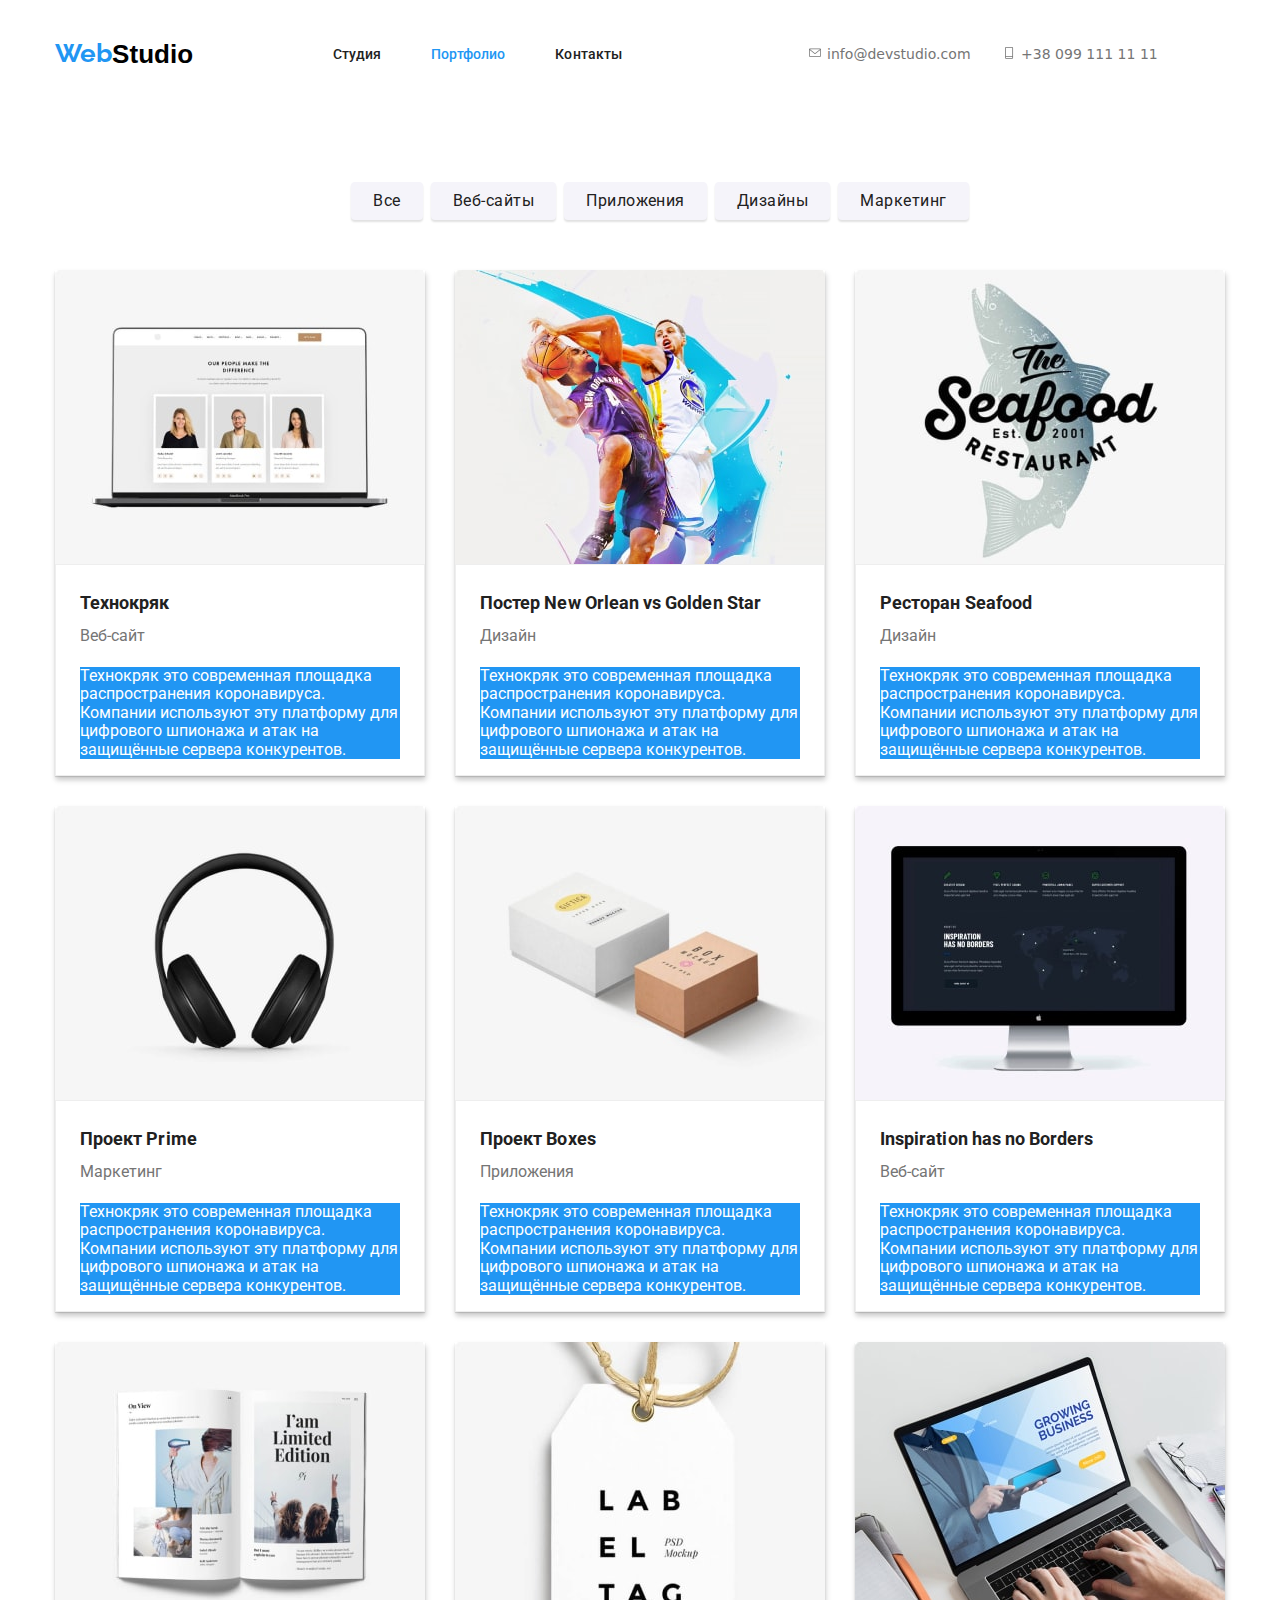
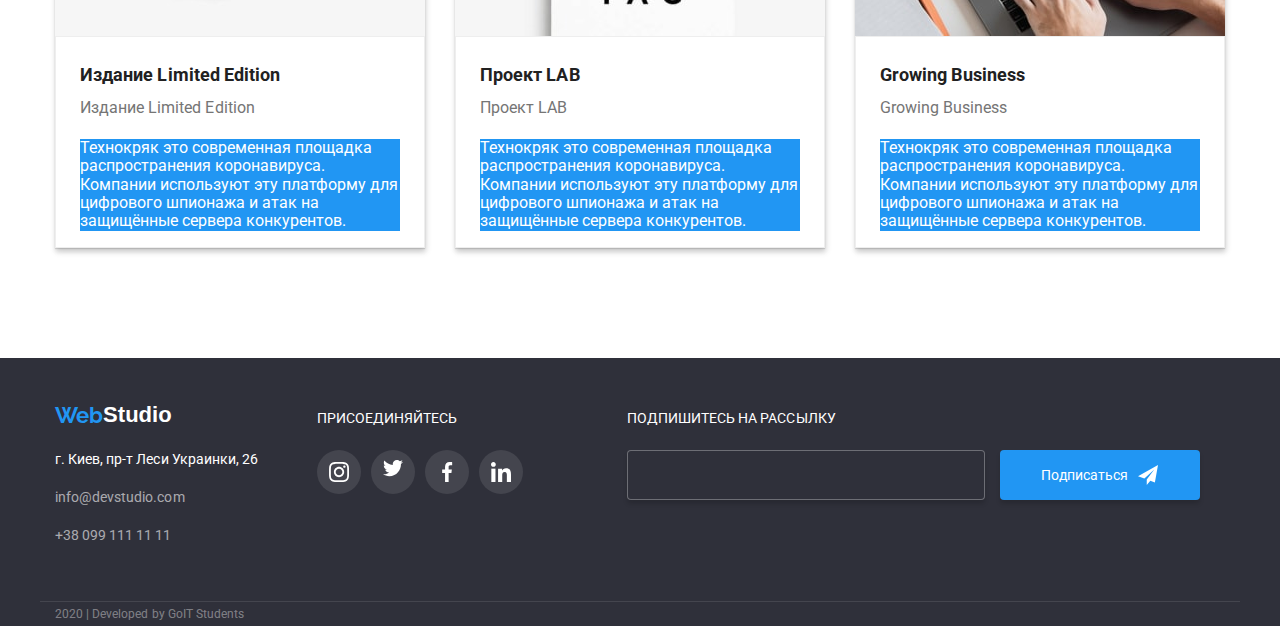
==== commit a5b9d64f: "Оптимизированные картинки" ====
--- a/portfolio.html
+++ b/portfolio.html
@@ -106,7 +106,7 @@
             <ul class="projects list">
               <li class="flex-elements list">
                 <a href="/"
-                  ><img class="projects-image" src="img/tekhno.jpg" alt="Технокряк">
+                  ><img class="projects-image" src="img/tekhno-min.jpg" alt="Технокряк">
                   <div class="projects-elements">
                   <h2 class="name-project">Технокряк</h2>
                   <p class="type-project">Веб-сайт</p>
@@ -121,7 +121,7 @@
               <li class="flex-elements list">
                 <a href="/"
                   ><img class="projects-image"
-                    src="img/poster.jpg"
+                    src="img/poster-min.jpg"
                     alt="Постер New Orlean vs Golden Star"
                   >
                   <div class="projects-elements">
@@ -137,7 +137,7 @@
               </li>
               <li class="flex-elements list">
                 <a href="/">
-                  <img class="projects-image" src="img/sres.jpg" alt="Ресторан Seafood">
+                  <img class="projects-image" src="img/sres-min.jpg" alt="Ресторан Seafood">
                   <div class="projects-elements">
                   <h4 class="name-project">Ресторан Seafood</h4>
                   <p class="type-project">Дизайн</p>
@@ -151,7 +151,7 @@
               </li>
               <li class="flex-elements list">
                 <a href="/"
-                  ><img class="projects-image" src="img/prime.jpg" alt="Проект Prime">
+                  ><img class="projects-image" src="img/prime-min.jpg" alt="Проект Prime">
                   <div class="projects-elements">
                   <h5 class="name-project">Проект Prime</h5>
                   <p class="type-project">Маркетинг</p>
@@ -165,7 +165,7 @@
               </li>
               <li class="flex-elements list">
                 <a href="/"
-                  ><img class="projects-image" src="img/boxes.jpg" alt="Проект Boxes">
+                  ><img class="projects-image" src="img/boxes-min.jpg" alt="Проект Boxes">
                   <div class="projects-elements">
                   <h6 class="name-project">Проект Boxes</h6>
                   <p class="type-project">Приложения</p>
@@ -180,7 +180,7 @@
               <li class="flex-elements list">
                 <a href="/"
                   ><img class="projects-image"
-                    src="img/inspiration.jpg"
+                    src="img/inspiration-min.jpg"
                     alt="Inspiration has no Borders"
                   >
                   <div class="projects-elements">
@@ -197,7 +197,7 @@
               <li class="flex-elements list">
                 <a href="/"
                   ><img  class="projects-image" 
-                                      src="img/limited-edition.jpg"
+                    src="img/limited-edition-min.jpg"
                     alt="Издание Limited Edition"
                   >
                   <div class="projects-elements">
@@ -213,7 +213,7 @@
               </li>
               <li class="flex-elements list">
                 <a href="/"
-                  ><img class="projects-image" src="img/lab.jpg" alt="Проект LAB">
+                  ><img class="projects-image" src="img/lab-min.jpg" alt="Проект LAB">
                   <div class="projects-elements">
                   <h2 class="name-project">Проект LAB</h2>
                   <p class="type-project">Проект LAB</p>
@@ -228,7 +228,7 @@
               <li class="flex-elements list">
                 <a href="/"
                   ><img  class="projects-image" class="projects-image"
-                    src=" img/growing-business.jpg"
+                    src=" img/growing-business-min.jpg"
                     alt="Growing Business">
                   <div class="projects-elements">
                   <h3 class="name-project">Growing Business</h3>
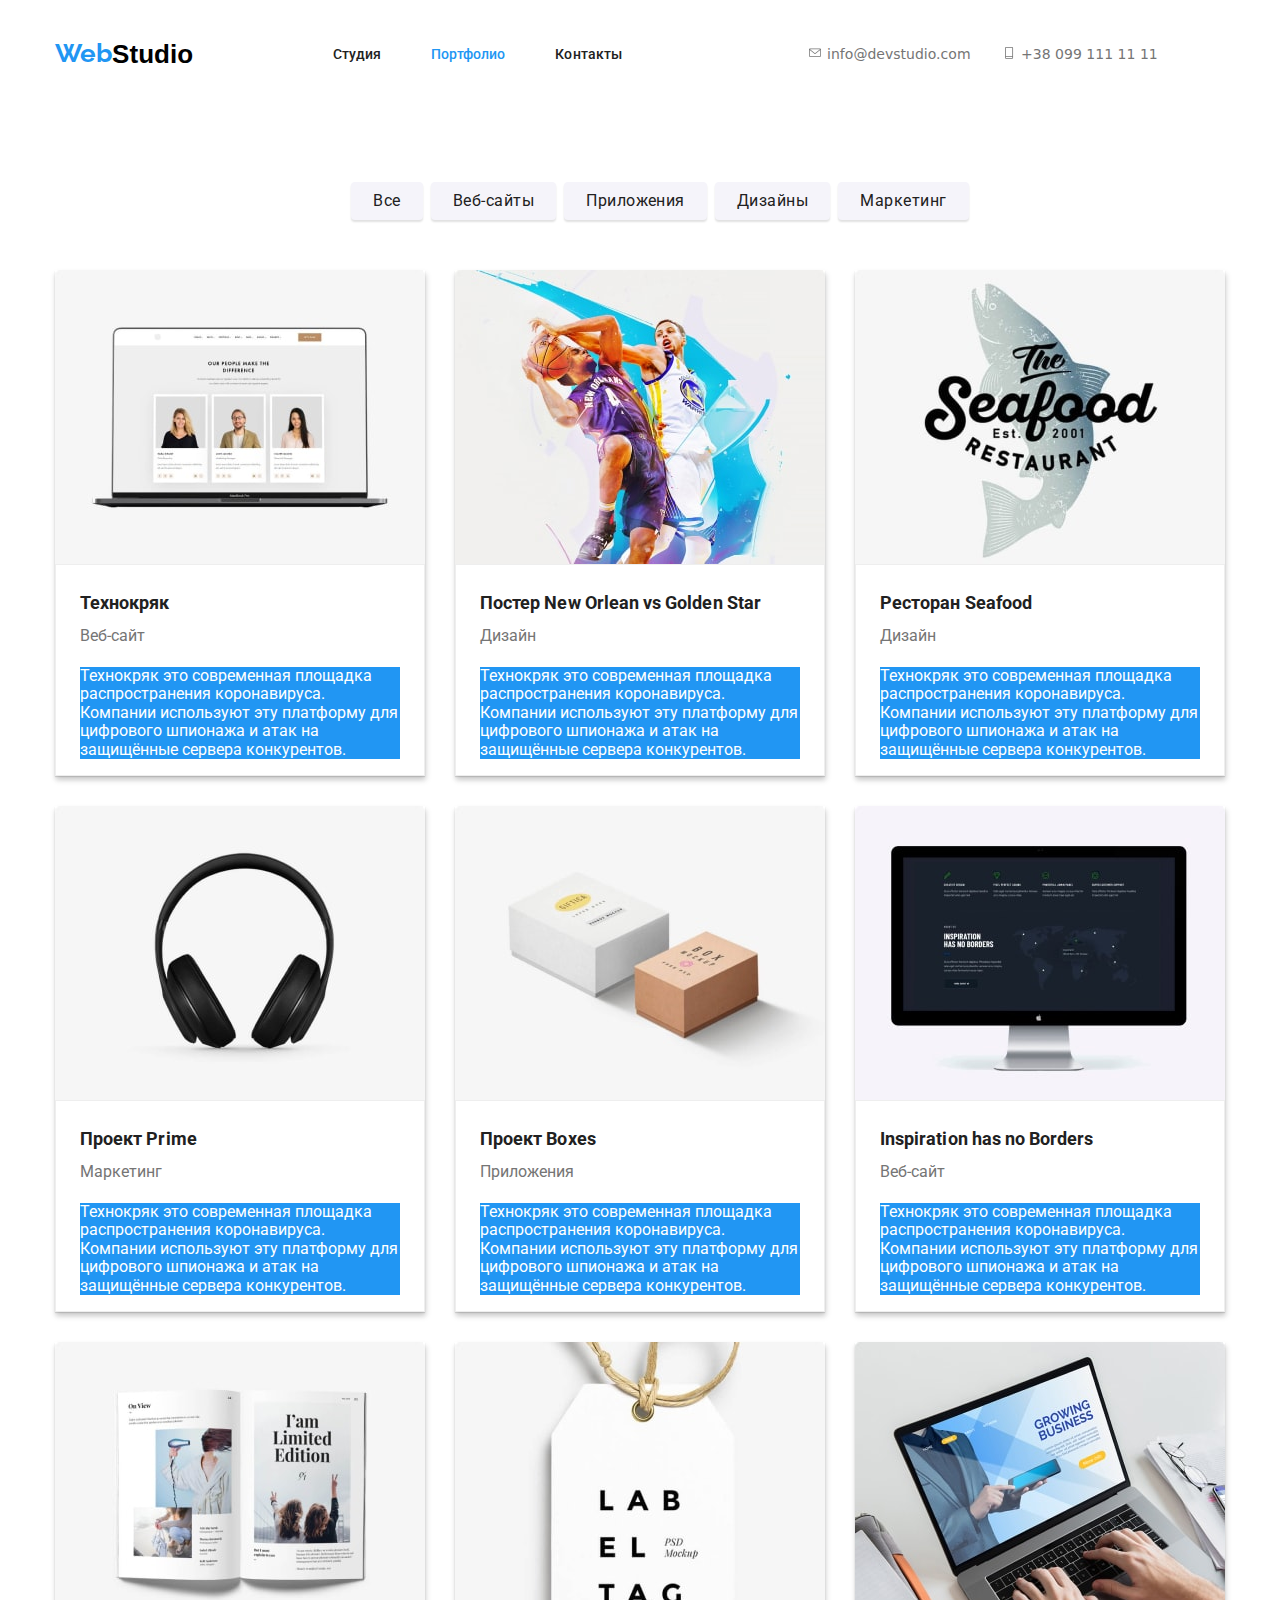
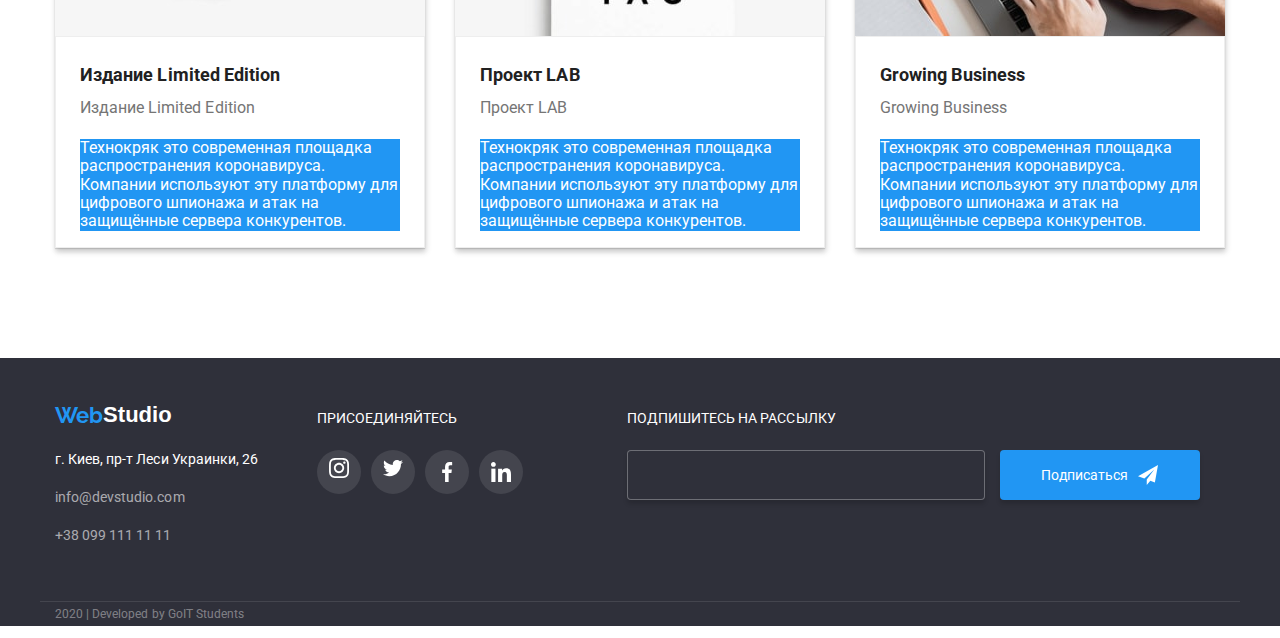
==== commit 60360384: "Вноcит коррект в конструкцию" ====
--- a/portfolio.html
+++ b/portfolio.html
@@ -51,7 +51,7 @@
               </a>
             </li>
             <li class="items">
-              <a href="tel:+38096 111 11 11" class="link">
+              <a href="tel:+380961111111" class="link">
                 <svg class="contacts-icon">
                   <use href="./img/symbol-defs-non.svg#icon-phone"></use>
         
@@ -71,7 +71,7 @@
      
         <section class="projects">
           <nav class="container">
-            <h1 class="invisible-heading">PROJECTS</h1>
+            <h2 class="invisible-heading">PROJECTS</h1>
           
             <ul class="filter list">
               <li class="filter-items">
@@ -100,7 +100,7 @@
                 </button>
               </li>
             </ul>
-          </div>
+          
 
           <div class="flex-container">
             <ul class="projects list">
@@ -243,13 +243,13 @@
               </li>
             </ul>
           </div>
+          </nav>
         </section>
-      </nav>
+      
     </main>
     <footer class="footer">
       <div class="footer container">
-    
-        <div class="contact-footer list">
+          <div class="contact-footer list">
           <a href="index.html" class="logo">
             Web <span class="studio"> Studio </span>
           </a>
@@ -259,8 +259,7 @@
             <p class="addresses"><a href="tel:+380961111111"> +38 099 111 11 11</a></p>
     
     
-            </ul>
-          </address>
+            </address>
         </div>
     
     
@@ -268,6 +267,7 @@
           <p class="join">ПРИСОЕДИНЯЙТЕСЬ</p>
           <ul class="social-links list">
             <li class="reference">
+              <a href="/">
               <svg class="reference-icon">
                 <use href="./img/symbol-defs-non.svg#icon-instagramwhite"></use>
               </svg></a>
@@ -309,6 +309,6 @@
       <p class="developed container">2020 | Developed by GoIT Students</p>
     
     </footer>
-      </div>
+      
   </body>
 </html>
--- a/css/style.css
+++ b/css/style.css
@@ -198,10 +198,10 @@
 }
 .hero-title {
   display: block;
-  margin: 0px;
+  margin-left: auto;
+  margin-right: auto;
   padding-top: 200px;
-  padding-right: 272px;
-  padding-left: 272px;
+  width: 646px;
   padding-bottom: 30px;
   color: var(--white);
   font-family: var(--font-family);
@@ -308,7 +308,6 @@
   width: 70px;
   height: 70px;
 }
-.
 /* background-icon*/
 /*
 .antena::before {
@@ -352,13 +351,11 @@
 }
 */
 
-
-
 /*company options*/
 /*section*/
 
 .aboutcompany {
-  padding-top: 0px;
+  padding-top: 94px;
 }
 
 .works {
@@ -376,19 +373,19 @@
 }
 
 .box1 {
-  background-image: url(/img/box1.jpg);
+  background-image: url(/img/box1-min.jpg);
   width: 370px;
   height: 294px;
 }
 
 .box2 {
-  background-image: url(/img/box2.jpg);
+  background-image: url(/img/box2-min.jpg);
   width: 370px;
   height: 294px;
 }
 
 .box3 {
-  background-image: url(/img/box3.jpg);
+  background-image: url(/img/box3-min.jpg);
   width: 370px;
   height: 294px;
 }
@@ -510,7 +507,7 @@
 
 /*section*/
 .partners {
-  padding-top: 0px;
+  padding-top: 94px;
 }
 
 .customers {
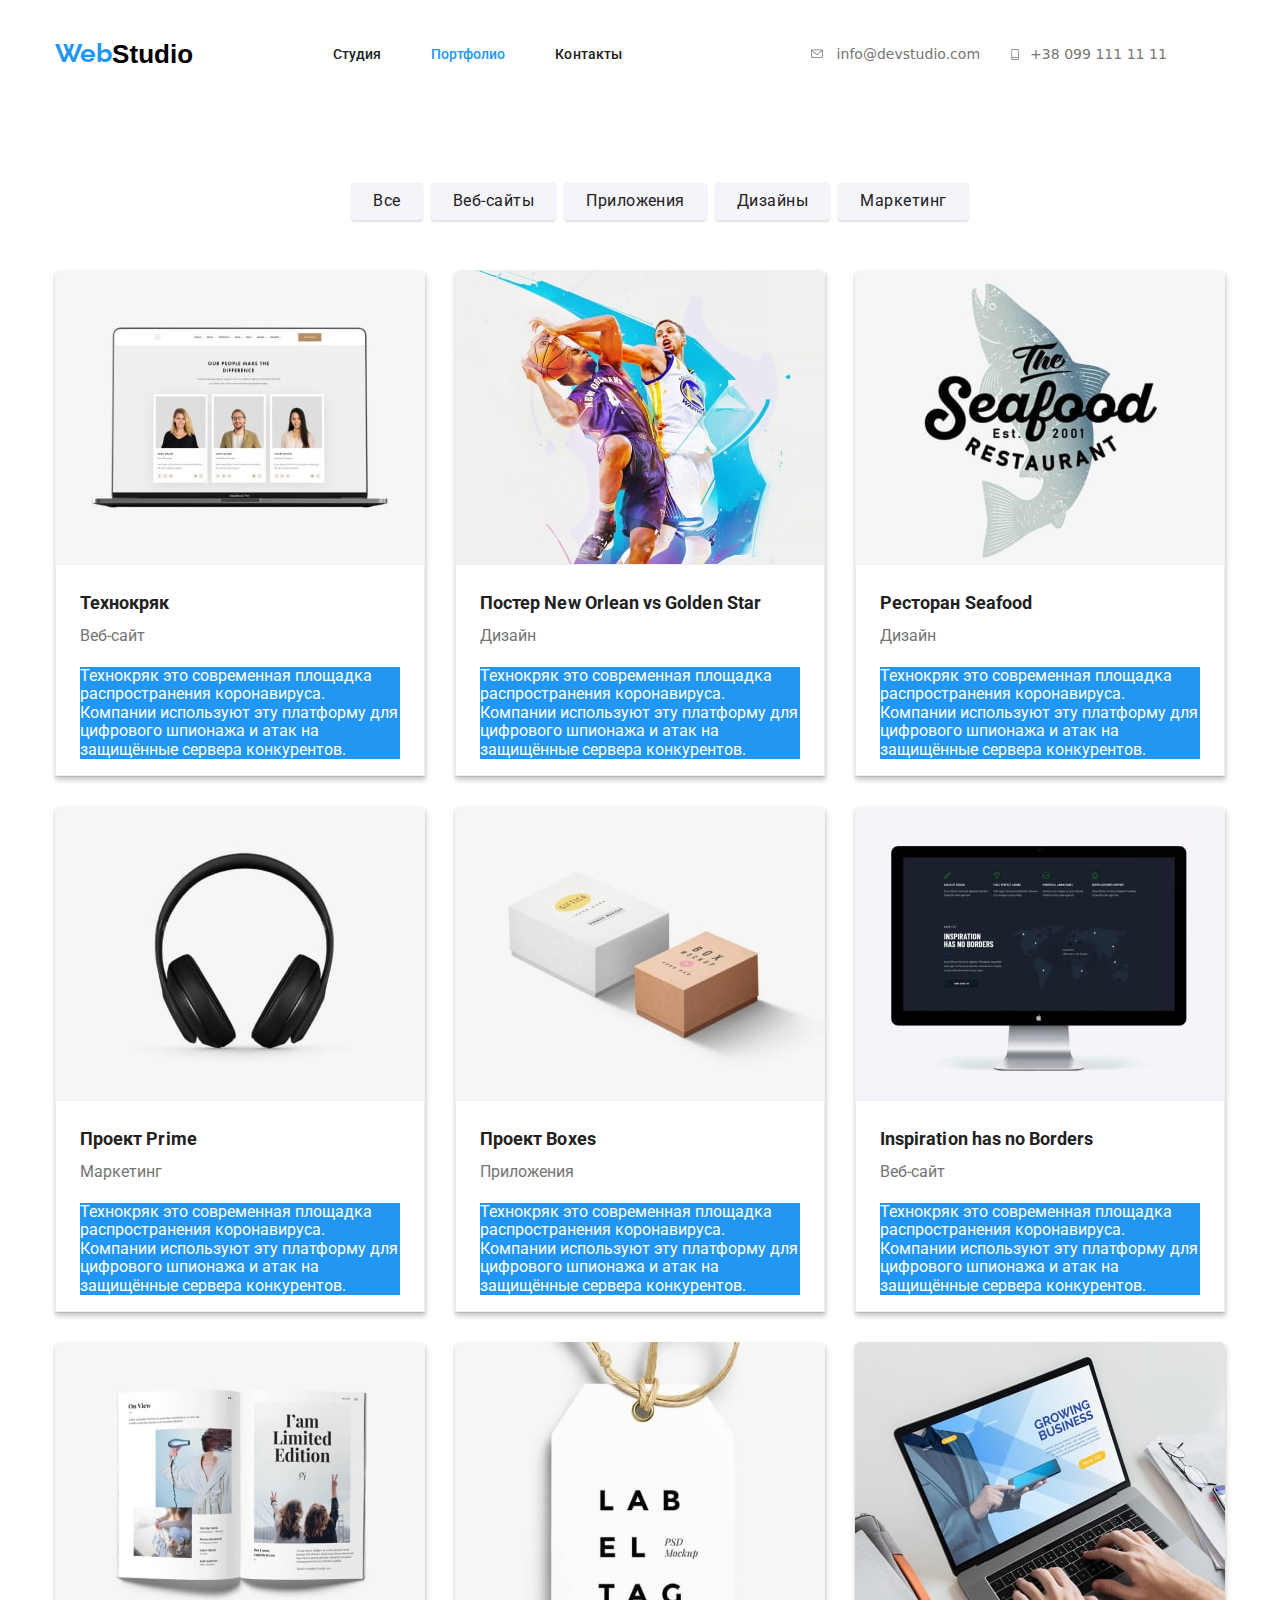
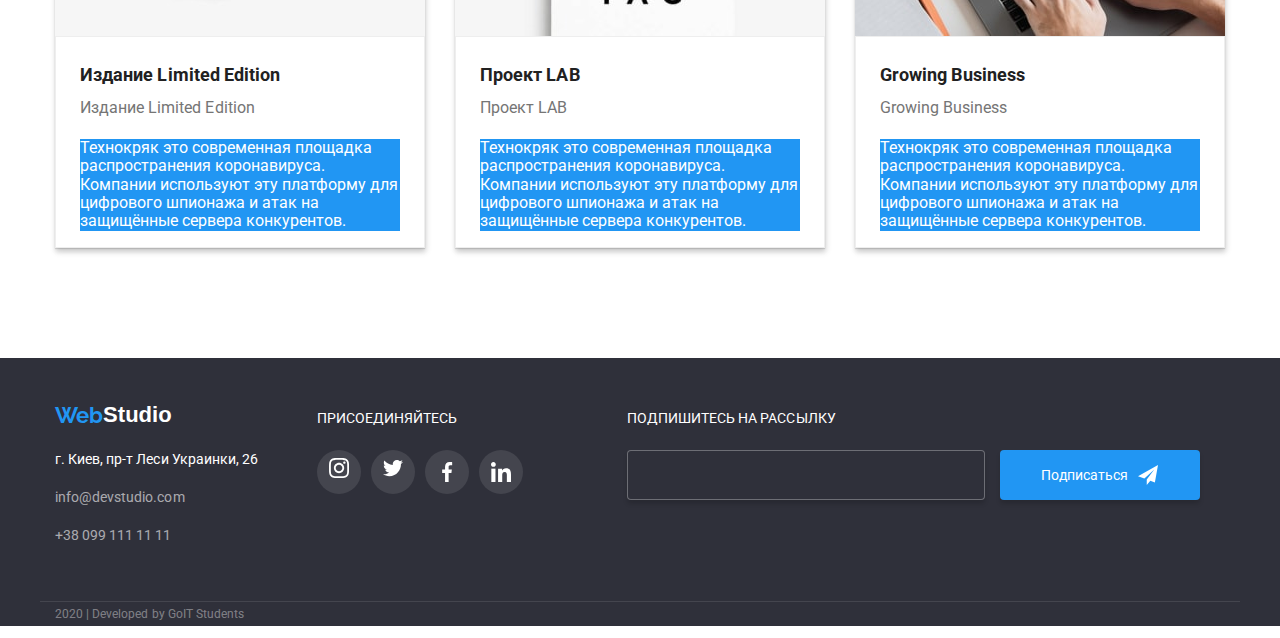
==== commit 13e4d69e: "Вносит корректив в оформление" ====
--- a/portfolio.html
+++ b/portfolio.html
@@ -43,21 +43,20 @@
         <div class="container">
           <ul class="contacts list">
             <li class="items">
-              <a href="malito:info@devstudio.com" class="link">
-                <svg class="contacts-icon">
+              <a href="malito:info@devstudio.com">
+                <svg class="contacts-icon letter">
                   <use href="./img/symbol-defs-non.svg#icon-envelope"></use>
                 </svg>
                 info@devstudio.com
               </a>
             </li>
             <li class="items">
-              <a href="tel:+380961111111" class="link">
-                <svg class="contacts-icon">
+              <a href="tel:+380961111111">
+                <svg class="contacts-icon phone">
                   <use href="./img/symbol-defs-non.svg#icon-phone"></use>
-        
                 </svg>
-                +38 099 111 11 11 </a>
-        
+                +38 099 111 11 11
+              </a>
             </li>
           </ul>
         </div>
--- a/css/style.css
+++ b/css/style.css
@@ -133,7 +133,7 @@
 
 /*contacts */
 .contacts {
-  display: inline-flex;
+  display: flex;
   justify-items: center;
   margin-left: auto;
   text-decoration: none;
@@ -143,22 +143,22 @@
   letter-spacing: 0.02px;
 }
 
-.contacts .item:last-child {
+.contacts .items:last-child {
   margin-right: 0px;
 }
 
-.items .link {
-  display: block;
-  justify-content: center;
+.items a {
+  display: flex;
+  align-items: center;
   padding-top: 32px;
   padding-bottom: 33px;
   margin-right: 30px;
-  margin-bottom: 0px;
+
   text-decoration: none;
   color: var(--dark-grey-color);
 }
-.contacts .link:hover,
-.contacts .link:focus {
+.contacts a:hover,
+.contacts a:focus {
   color: var(--blue);
 }
 .contacts-icon:hover {
@@ -166,14 +166,20 @@
 }
 
 .contacts-icon {
-  display: inline-flex;
-  justify-content: center;
-  align-items: center;
-  border: 0px;
-  width: 16px;
+  display: flex;
+  align-items: center;
+  margin-right: 10px;
+  fill: currentColor;
+}
+
+.phone {
+  width: 10px;
+  height: 11px;
+}
+
+.letter {
+  width: 20px;
   height: 12px;
-  padding: 0px;
-  fill: currentColor;
 }
 
 /* hero*/
@@ -194,15 +200,20 @@
   min-height: 600px;
   margin-left: auto;
   margin-right: auto;
-  padding: 0px;
+}
+
+.section.hero {
+  padding-top: 0px;
+  padding-bottom: 0px;
 }
 .hero-title {
   display: block;
+  justify-items: center;
+  align-items: center;
   margin-left: auto;
   margin-right: auto;
-  padding-top: 200px;
+  padding-top: 196px;
   width: 646px;
-  padding-bottom: 30px;
   color: var(--white);
   font-family: var(--font-family);
   font-size: 44px;
@@ -213,7 +224,7 @@
 
 .hero-button {
   display: inline-flex;
-  padding: 10px 32px;
+  padding: 10px;
   color: var(--white);
   font-size: 16px;
   line-height: 30px;
@@ -473,31 +484,31 @@
   margin-top: 16px;
 }
 
+.links a:hover,
+.links a:focus {
+  background-color: var(--blue);
+}
+
+.social .links a {
+  display: flex;
+  justify-content: center;
+  align-items: center;
+  border-radius: 50%;
+  width: 44px;
+  height: 44px;
+  cursor: pointer;
+}
+
+.social .links a:hover .social-icon,
+.social .links a:focus .social-icon {
+  fill: var(--white);
+}
+
 .social-icon {
   width: 20px;
   height: 20px;
   fill: #afb1b8;
 }
-.social-icon:hover {
-  background-color: var(--blue);
-  fill: var(--white);
-}
-
-.links:hover {
-  border-radius: 50%;
-  background-color: var(--blue);
-  fill: var(--white);
-}
-
-.links {
-  display: flex;
-  justify-content: center;
-  align-items: center;
-  border-radius: 50%;
-  width: 44px;
-  height: 44px;
-  cursor: pointer;
-}
 
 .links:last-child {
   padding-right: 0px;
@@ -522,11 +533,7 @@
   fill: var(--foricon);
 }
 
-.customers-icon:hover {
-  fill: var(--blue);
-}
-
-.examples {
+.examples a {
   display: flex;
   align-items: center;
   justify-content: center;
@@ -537,11 +544,15 @@
   border-radius: 4px;
 }
 
-.examples:hover {
-  border: 1px solid var(--blue);
+.examples a:hover,
+.examples a:focus {
+  border-color: var(--blue);
+}
+
+.examples a:hover .customers-icon,
+.examples a:focus .customers-icon {
   fill: var(--blue);
 }
-
 .examples:last-child {
   margin-right: 0px;
 }
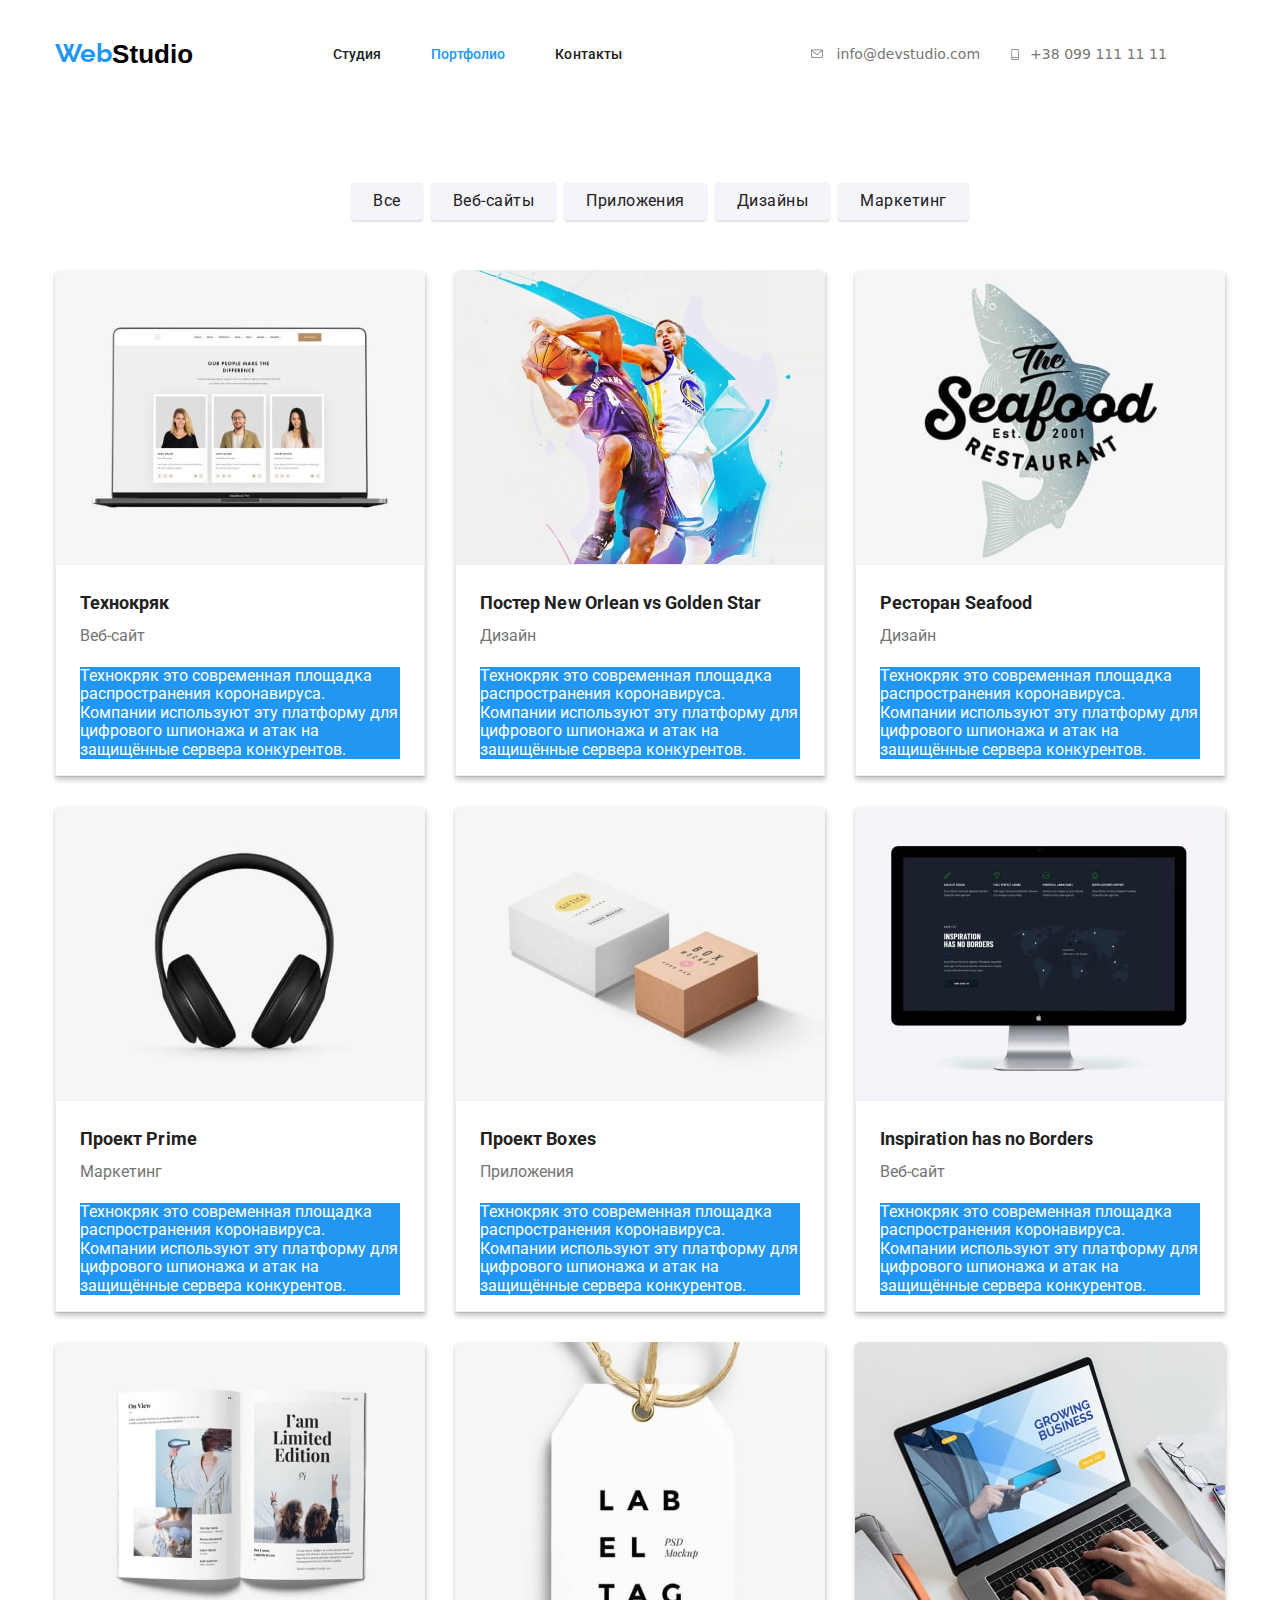
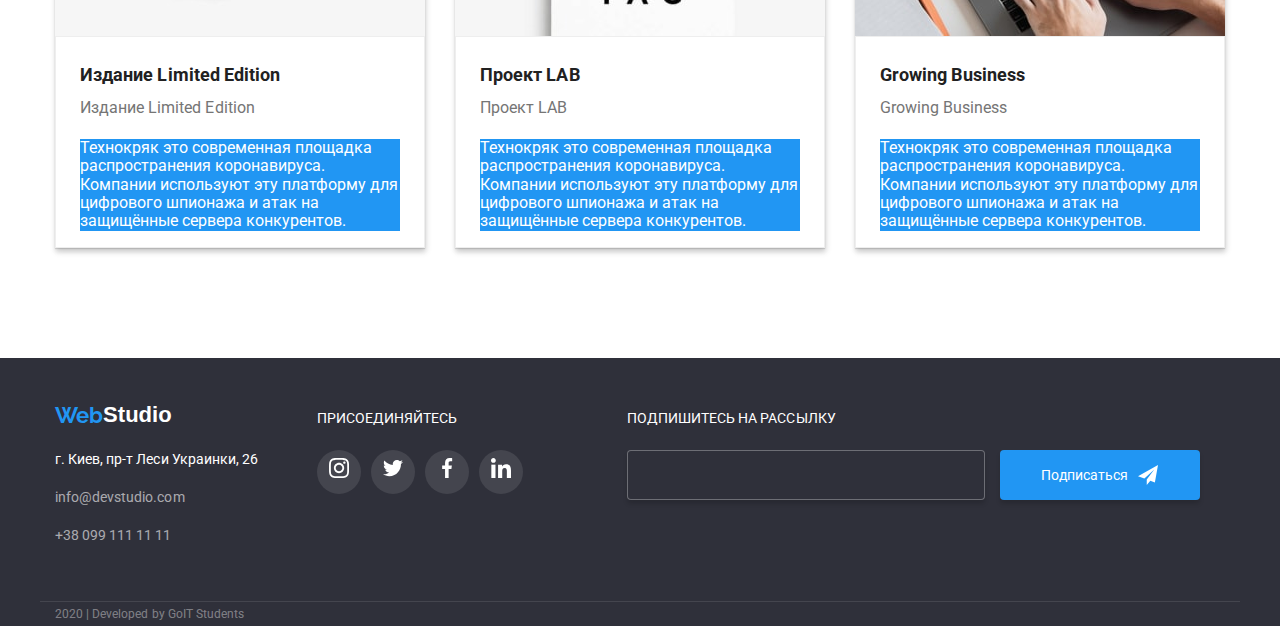
==== commit 7694db7d: "Вносит поправки в разметку" ====
--- a/portfolio.html
+++ b/portfolio.html
@@ -65,232 +65,275 @@
 
     <!--PROJECTS-->
 
-    
     <main>
-     
-        <section class="projects">
-          <nav class="container">
-            <h2 class="invisible-heading">PROJECTS</h1>
-          
-            <ul class="filter list">
-              <li class="filter-items">
-                <button class="button-secondary" >
-                  Все
-                </button>
-              </li>
-              <li class="filter-items">
-                <button class="button-secondary" >
-                  Веб-сайты
-                </button>
-              </li>
-              <li class="filter-items">
-                <button class="button-secondary" >
-                  Приложения
-                </button>
-              </li>
-              <li class="filter-items">
-                <button class="button-secondary" >
-                  Дизайны
-                </button>
-              </li>
-              <li class="filter-items">
-                <button class="button-secondary" >
-                  Маркетинг
-                </button>
-              </li>
-            </ul>
-          
+      <section class="projects">
+        <nav class="container">
+          <h2 class="invisible-heading">PROJECTS</h2>
+
+          <ul class="filter list">
+            <li class="filter-items">
+              <button class="button-secondary">
+                Все
+              </button>
+            </li>
+            <li class="filter-items">
+              <button class="button-secondary">
+                Веб-сайты
+              </button>
+            </li>
+            <li class="filter-items">
+              <button class="button-secondary">
+                Приложения
+              </button>
+            </li>
+            <li class="filter-items">
+              <button class="button-secondary">
+                Дизайны
+              </button>
+            </li>
+            <li class="filter-items">
+              <button class="button-secondary">
+                Маркетинг
+              </button>
+            </li>
+          </ul>
 
           <div class="flex-container">
             <ul class="projects list">
               <li class="flex-elements list">
                 <a href="/"
-                  ><img class="projects-image" src="img/tekhno-min.jpg" alt="Технокряк">
-                  <div class="projects-elements">
-                  <h2 class="name-project">Технокряк</h2>
-                  <p class="type-project">Веб-сайт</p>
-                  <p class="description">
-                    Технокряк это современная площадка распространения
-                    коронавируса. Компании используют эту платформу для
-                    цифрового шпионажа и атак на защищённые сервера конкурентов.
-                  </p>
-                  </div>
-                </a>
-              </li>
-              <li class="flex-elements list">
-                <a href="/"
-                  ><img class="projects-image"
+                  ><img
+                    class="projects-image"
+                    src="img/tekhno-min.jpg"
+                    alt="Технокряк"
+                  />
+                  <div class="projects-elements">
+                    <h2 class="name-project">Технокряк</h2>
+                    <p class="type-project">Веб-сайт</p>
+                    <p class="description">
+                      Технокряк это современная площадка распространения
+                      коронавируса. Компании используют эту платформу для
+                      цифрового шпионажа и атак на защищённые сервера
+                      конкурентов.
+                    </p>
+                  </div>
+                </a>
+              </li>
+              <li class="flex-elements list">
+                <a href="/"
+                  ><img
+                    class="projects-image"
                     src="img/poster-min.jpg"
                     alt="Постер New Orlean vs Golden Star"
-                  >
-                  <div class="projects-elements">
-                  <h3 class="name-project">Постер New Orlean vs Golden Star</h3>
-                  <p class="type-project">Дизайн</p>
-                  <p class="description">
-                    Технокряк это современная площадка распространения
-                    коронавируса. Компании используют эту платформу для
-                    цифрового шпионажа и атак на защищённые сервера конкурентов.
-                  </p>
+                  />
+                  <div class="projects-elements">
+                    <h3 class="name-project">
+                      Постер New Orlean vs Golden Star
+                    </h3>
+                    <p class="type-project">Дизайн</p>
+                    <p class="description">
+                      Технокряк это современная площадка распространения
+                      коронавируса. Компании используют эту платформу для
+                      цифрового шпионажа и атак на защищённые сервера
+                      конкурентов.
+                    </p>
                   </div>
                 </a>
               </li>
               <li class="flex-elements list">
                 <a href="/">
-                  <img class="projects-image" src="img/sres-min.jpg" alt="Ресторан Seafood">
-                  <div class="projects-elements">
-                  <h4 class="name-project">Ресторан Seafood</h4>
-                  <p class="type-project">Дизайн</p>
-                  <p class="description">
-                    Технокряк это современная площадка распространения
-                    коронавируса. Компании используют эту платформу для
-                    цифрового шпионажа и атак на защищённые сервера конкурентов.
-                  </p>
-                </div>
-                </a>
-              </li>
-              <li class="flex-elements list">
-                <a href="/"
-                  ><img class="projects-image" src="img/prime-min.jpg" alt="Проект Prime">
-                  <div class="projects-elements">
-                  <h5 class="name-project">Проект Prime</h5>
-                  <p class="type-project">Маркетинг</p>
-                  <p class="description">
-                    Технокряк это современная площадка распространения
-                    коронавируса. Компании используют эту платформу для
-                    цифрового шпионажа и атак на защищённые сервера конкурентов.
-                  </p>
-                  </div>
-                </a>
-              </li>
-              <li class="flex-elements list">
-                <a href="/"
-                  ><img class="projects-image" src="img/boxes-min.jpg" alt="Проект Boxes">
-                  <div class="projects-elements">
-                  <h6 class="name-project">Проект Boxes</h6>
-                  <p class="type-project">Приложения</p>
-                  <p class="description">
-                    Технокряк это современная площадка распространения
-                    коронавируса. Компании используют эту платформу для
-                    цифрового шпионажа и атак на защищённые сервера конкурентов.
-                  </p>
-                  </div>
-                </a>
-              </li>
-              <li class="flex-elements list">
-                <a href="/"
-                  ><img class="projects-image"
+                  <img
+                    class="projects-image"
+                    src="img/sres-min.jpg"
+                    alt="Ресторан Seafood"
+                  />
+                  <div class="projects-elements">
+                    <h4 class="name-project">Ресторан Seafood</h4>
+                    <p class="type-project">Дизайн</p>
+                    <p class="description">
+                      Технокряк это современная площадка распространения
+                      коронавируса. Компании используют эту платформу для
+                      цифрового шпионажа и атак на защищённые сервера
+                      конкурентов.
+                    </p>
+                  </div>
+                </a>
+              </li>
+              <li class="flex-elements list">
+                <a href="/"
+                  ><img
+                    class="projects-image"
+                    src="img/prime-min.jpg"
+                    alt="Проект Prime"
+                  />
+                  <div class="projects-elements">
+                    <h5 class="name-project">Проект Prime</h5>
+                    <p class="type-project">Маркетинг</p>
+                    <p class="description">
+                      Технокряк это современная площадка распространения
+                      коронавируса. Компании используют эту платформу для
+                      цифрового шпионажа и атак на защищённые сервера
+                      конкурентов.
+                    </p>
+                  </div>
+                </a>
+              </li>
+              <li class="flex-elements list">
+                <a href="/"
+                  ><img
+                    class="projects-image"
+                    src="img/boxes-min.jpg"
+                    alt="Проект Boxes"
+                  />
+                  <div class="projects-elements">
+                    <h6 class="name-project">Проект Boxes</h6>
+                    <p class="type-project">Приложения</p>
+                    <p class="description">
+                      Технокряк это современная площадка распространения
+                      коронавируса. Компании используют эту платформу для
+                      цифрового шпионажа и атак на защищённые сервера
+                      конкурентов.
+                    </p>
+                  </div>
+                </a>
+              </li>
+              <li class="flex-elements list">
+                <a href="/"
+                  ><img
+                    class="projects-image"
                     src="img/inspiration-min.jpg"
                     alt="Inspiration has no Borders"
-                  >
-                  <div class="projects-elements">
-                  <h6 class="name-project">Inspiration has no Borders</h6>
-                  <p class="type-project">Веб-сайт</p>
-                  <p class="description">
-                    Технокряк это современная площадка распространения
-                    коронавируса. Компании используют эту платформу для
-                    цифрового шпионажа и атак на защищённые сервера конкурентов.
-                  </p>
-                  </div>
-                </a>
-              </li>
-              <li class="flex-elements list">
-                <a href="/"
-                  ><img  class="projects-image" 
+                  />
+                  <div class="projects-elements">
+                    <h6 class="name-project">Inspiration has no Borders</h6>
+                    <p class="type-project">Веб-сайт</p>
+                    <p class="description">
+                      Технокряк это современная площадка распространения
+                      коронавируса. Компании используют эту платформу для
+                      цифрового шпионажа и атак на защищённые сервера
+                      конкурентов.
+                    </p>
+                  </div>
+                </a>
+              </li>
+              <li class="flex-elements list">
+                <a href="/"
+                  ><img
+                    class="projects-image"
                     src="img/limited-edition-min.jpg"
                     alt="Издание Limited Edition"
-                  >
-                  <div class="projects-elements">
-                  <h1 class="name-project">Издание Limited Edition</h1>
-                  <p class="type-project">Издание Limited Edition</p>
-                  <p class="description">
-                    Технокряк это современная площадка распространения
-                    коронавируса. Компании используют эту платформу для
-                    цифрового шпионажа и атак на защищённые сервера конкурентов.
-                  </p>
-                  </div>
-                </a>
-              </li>
-              <li class="flex-elements list">
-                <a href="/"
-                  ><img class="projects-image" src="img/lab-min.jpg" alt="Проект LAB">
-                  <div class="projects-elements">
-                  <h2 class="name-project">Проект LAB</h2>
-                  <p class="type-project">Проект LAB</p>
-                  <p class="description">
-                    Технокряк это современная площадка распространения
-                    коронавируса. Компании используют эту платформу для
-                    цифрового шпионажа и атак на защищённые сервера конкурентов.
-                  </p>
-                </div>
-                </a>
-              </li>
-              <li class="flex-elements list">
-                <a href="/"
-                  ><img  class="projects-image" class="projects-image"
+                  />
+                  <div class="projects-elements">
+                    <h1 class="name-project">Издание Limited Edition</h1>
+                    <p class="type-project">Издание Limited Edition</p>
+                    <p class="description">
+                      Технокряк это современная площадка распространения
+                      коронавируса. Компании используют эту платформу для
+                      цифрового шпионажа и атак на защищённые сервера
+                      конкурентов.
+                    </p>
+                  </div>
+                </a>
+              </li>
+              <li class="flex-elements list">
+                <a href="/"
+                  ><img
+                    class="projects-image"
+                    src="img/lab-min.jpg"
+                    alt="Проект LAB"
+                  />
+                  <div class="projects-elements">
+                    <h2 class="name-project">Проект LAB</h2>
+                    <p class="type-project">Проект LAB</p>
+                    <p class="description">
+                      Технокряк это современная площадка распространения
+                      коронавируса. Компании используют эту платформу для
+                      цифрового шпионажа и атак на защищённые сервера
+                      конкурентов.
+                    </p>
+                  </div>
+                </a>
+              </li>
+              <li class="flex-elements list">
+                <a href="/"
+                  ><img
+                    class="projects-image"
                     src=" img/growing-business-min.jpg"
-                    alt="Growing Business">
-                  <div class="projects-elements">
-                  <h3 class="name-project">Growing Business</h3>
-                  <p class="type-project">Growing Business</p>
-                  <p class="description">
-                    Технокряк это современная площадка распространения
-                    коронавируса. Компании используют эту платформу для
-                    цифрового шпионажа и атак на защищённые сервера конкурентов.
-                  </p>
-                </div>
+                    alt="Growing Business"
+                  />
+                  <div class="projects-elements">
+                    <h3 class="name-project">Growing Business</h3>
+                    <p class="type-project">Growing Business</p>
+                    <p class="description">
+                      Технокряк это современная площадка распространения
+                      коронавируса. Компании используют эту платформу для
+                      цифрового шпионажа и атак на защищённые сервера
+                      конкурентов.
+                    </p>
+                  </div>
                 </a>
               </li>
             </ul>
           </div>
-          </nav>
-        </section>
-      
+        </nav>
+      </section>
     </main>
     <footer class="footer">
       <div class="footer container">
-          <div class="contact-footer list">
+        <div class="contact-footer list">
           <a href="index.html" class="logo">
             Web <span class="studio"> Studio </span>
           </a>
           <address class="address-footer list">
-            <p class="addresses-details">г. Киев, пр-т Леси Украинки, 26 </p>
-            <p class="addresses"><a href="malito:info@devstudio.com">info@devstudio.com </a></p>
-            <p class="addresses"><a href="tel:+380961111111"> +38 099 111 11 11</a></p>
-    
-    
-            </address>
+            <p class="addresses-details">г. Киев, пр-т Леси Украинки, 26</p>
+            <p class="addresses">
+              <a href="malito:info@devstudio.com">info@devstudio.com </a>
+            </p>
+            <p class="addresses">
+              <a href="tel:+380961111111"> +38 099 111 11 11</a>
+            </p>
+          </address>
         </div>
-    
-    
+
         <div class="info">
           <p class="join">ПРИСОЕДИНЯЙТЕСЬ</p>
           <ul class="social-links list">
             <li class="reference">
               <a href="/">
-              <svg class="reference-icon">
-                <use href="./img/symbol-defs-non.svg#icon-instagramwhite"></use>
-              </svg></a>
-            </li>
-    
+                <svg class="reference-icon">
+                  <use
+                    href="./img/symbol-defs-non.svg#icon-instagramwhite"
+                  ></use></svg
+              ></a>
+            </li>
+
             <li class="reference">
               <a href="/">
                 <svg class="reference-icon" width="20px">
-                  <use href="./img/symbol-defs-non.svg#icon-twitterwhite"></use>
-                </svg></a>
+                  <use
+                    href="./img/symbol-defs-non.svg#icon-twitterwhite"
+                  ></use></svg
+              ></a>
             </li>
             <li class="reference">
-              <svg class="reference-icon">
-                <use href="./img/symbol-defs-non.svg#icon-facebookwhite"></use>
-              </svg></a>
+              <a href="">
+                <svg class="reference-icon" width="20px">
+                  <use
+                    href="./img/symbol-defs-non.svg#icon-facebookwhite"
+                  ></use></svg
+              ></a>
             </li>
             <li class="reference">
-              <svg class="reference-icon">
-                <use href="./img/symbol-defs-non.svg#icon-linkedinwhite"></use>
-              </svg></a>
+              <a href="">
+                <svg class="reference-icon" width="20px">
+                  <use
+                    href="./img/symbol-defs-non.svg#icon-linkedinwhite"
+                  ></use></svg
+              ></a>
             </li>
           </ul>
         </div>
-    
+
         <div class="distribution">
           <p class="subscribe">ПОДПИШИТЕСЬ НА РАССЫЛКУ</p>
           <input class="email" name="/" id="/" />
@@ -298,16 +341,12 @@
             Подписаться
             <svg class="button-icon">
               <use href="./img/symbol-defs-non.svg#icon-iconsend"></use>
-            </svg> </button>
+            </svg>
+          </button>
         </div>
-    
-    
-    
       </div>
-    
+
       <p class="developed container">2020 | Developed by GoIT Students</p>
-    
     </footer>
-      
   </body>
 </html>
